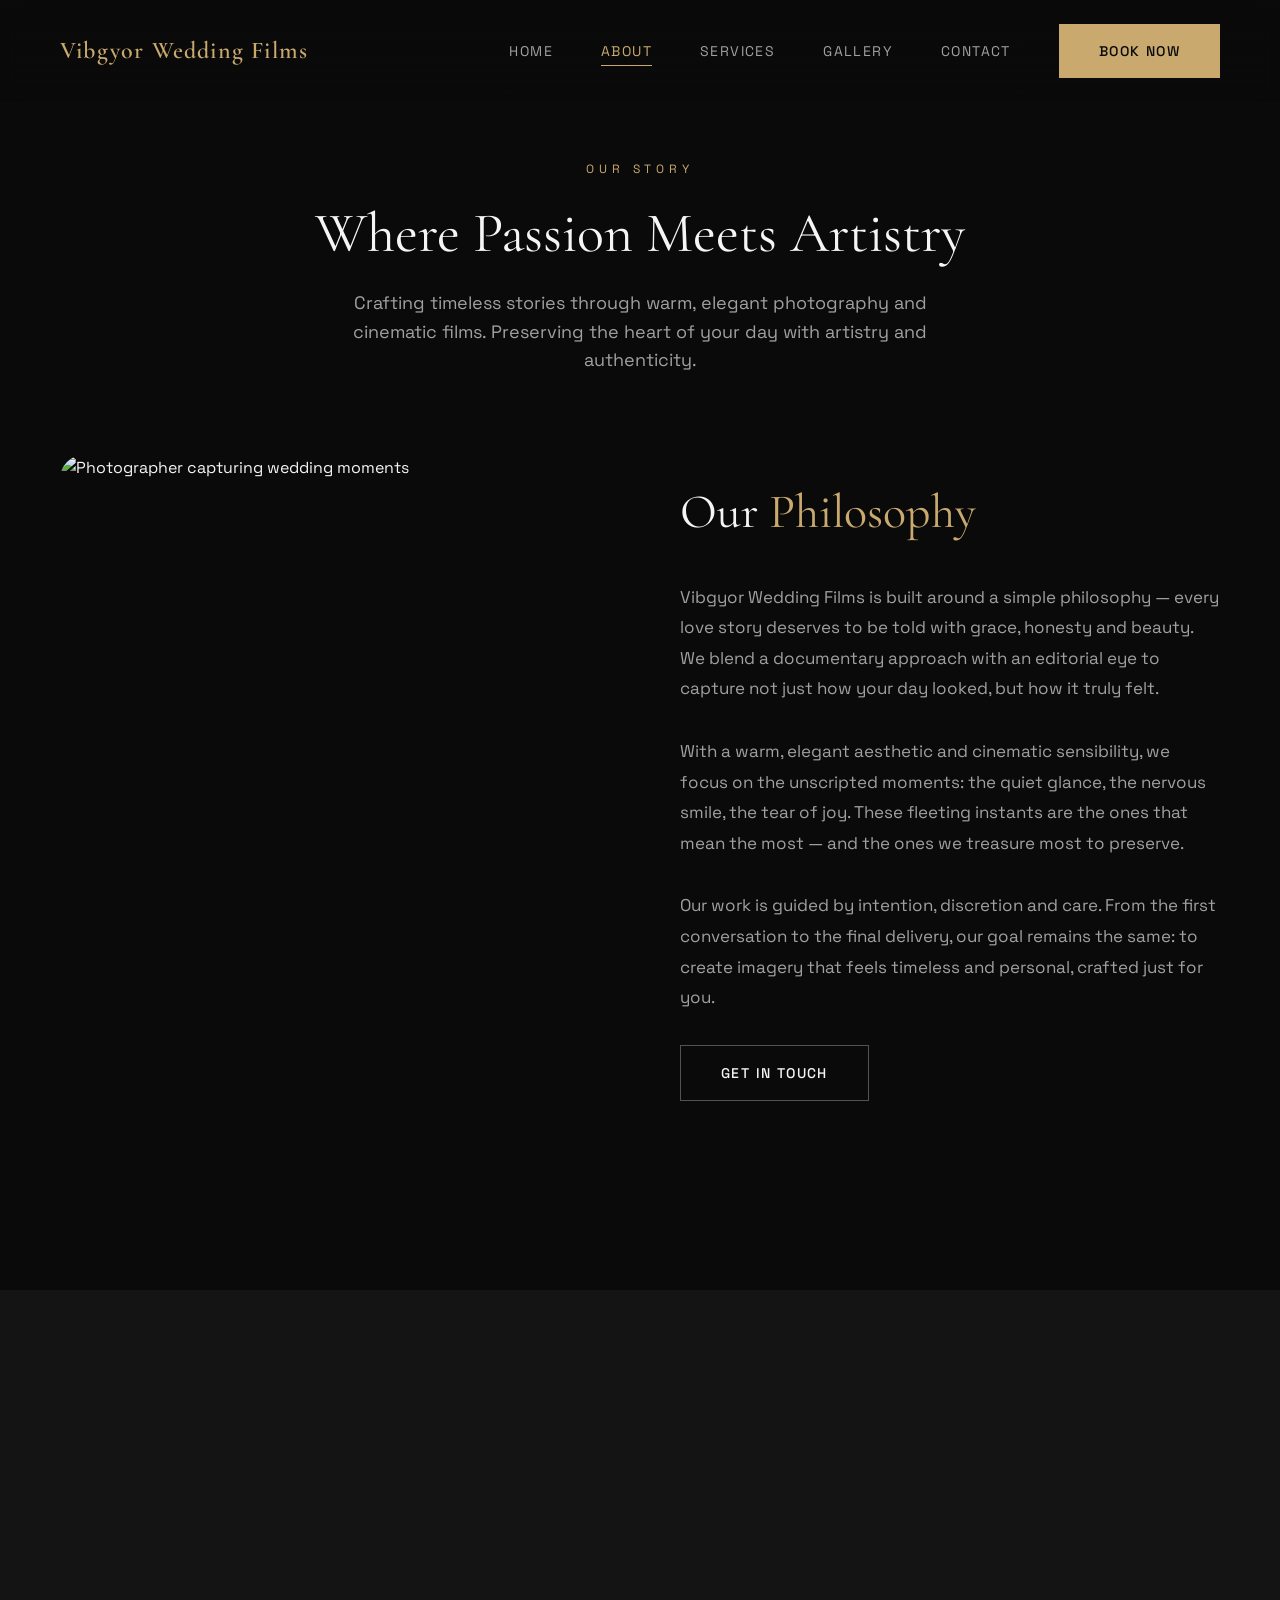
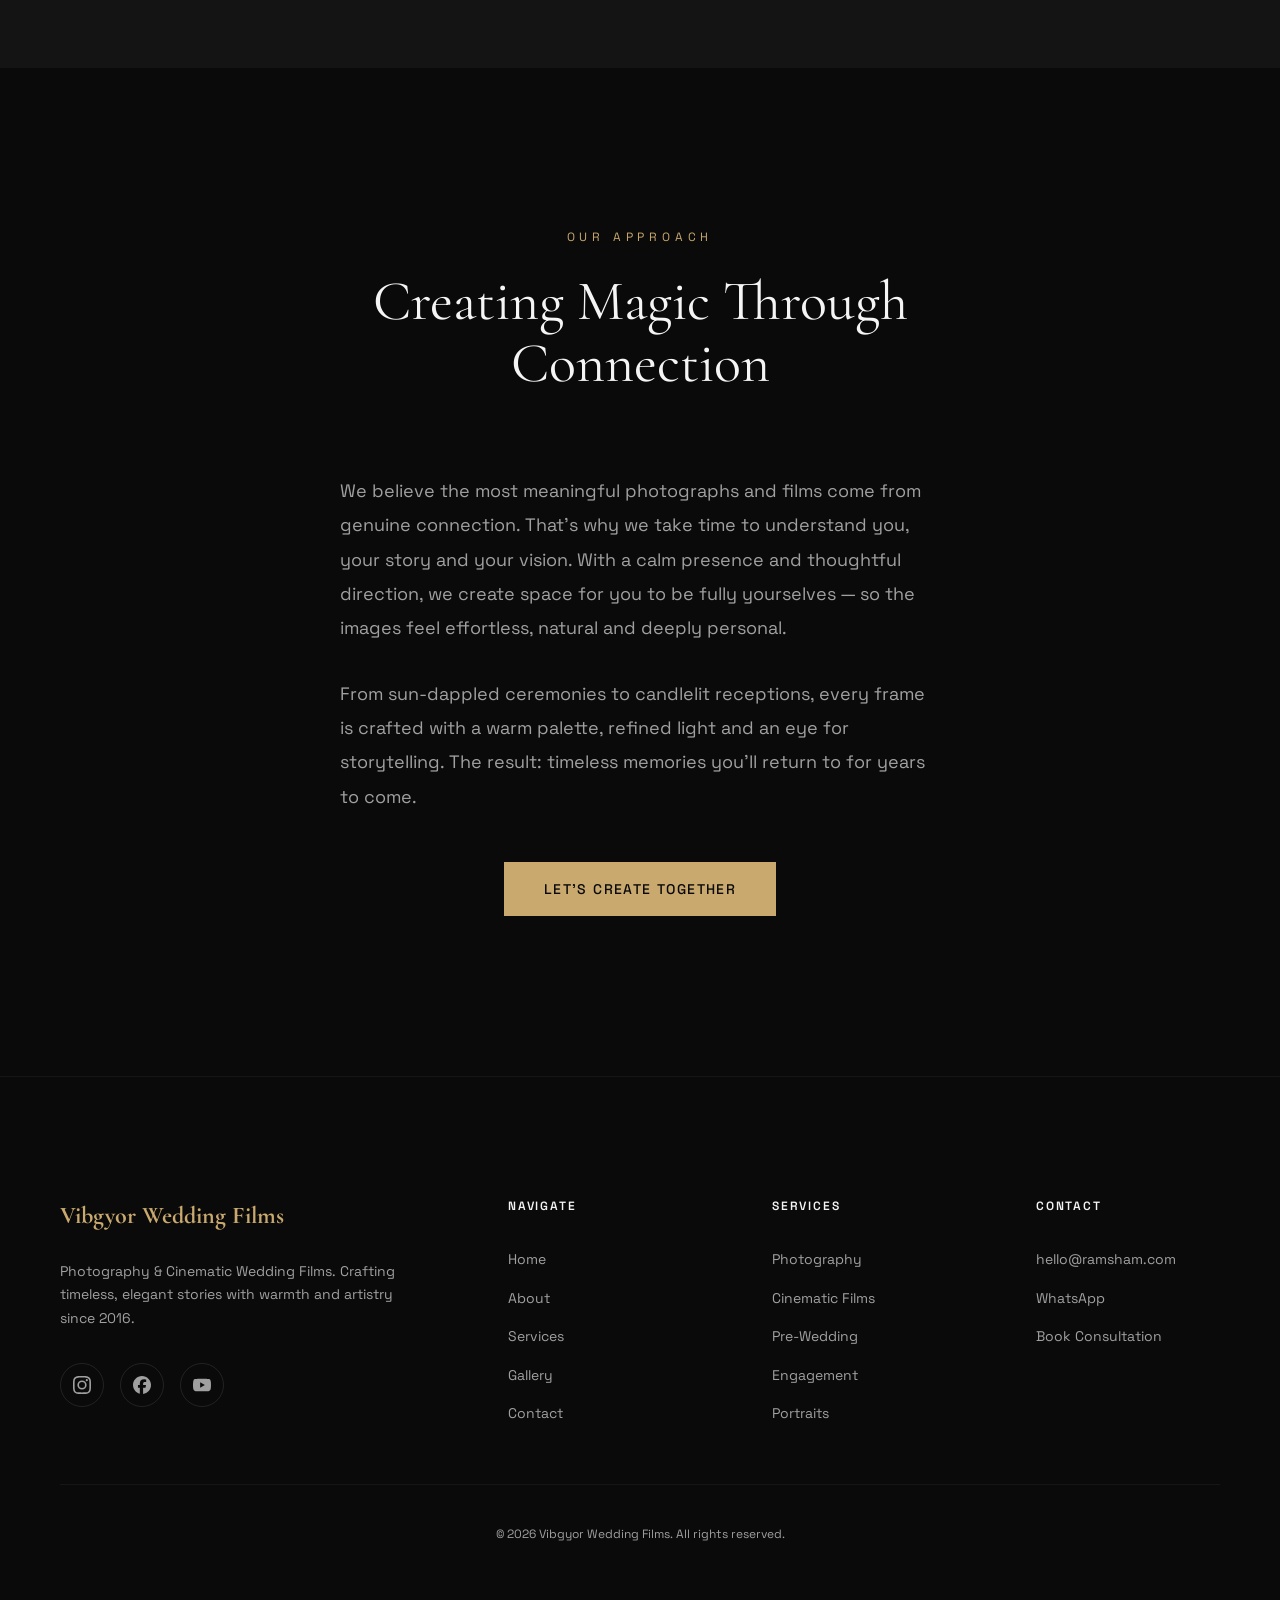
==== about.html @ c1c85af0 "Rebrand: RAM SHAM PRODUCTION → Vibgyor Wedding Films across all pages" ====
<!DOCTYPE html>
<html lang="en">
<head>
  <meta charset="UTF-8" />
  <meta name="viewport" content="width=device-width, initial-scale=1.0" />
  <title>About - Vibgyor Wedding Films</title>
  <meta name="description" content="About Vibgyor Wedding Films - Photography & Cinematic Wedding Films. Warm, elegant, timeless storytelling." />
  <meta name="theme-color" content="#1a1a1a" />
  <link rel="preconnect" href="https://fonts.googleapis.com" />
  <link rel="preconnect" href="https://fonts.gstatic.com" crossorigin />
  <link href="https://fonts.googleapis.com/css2?family=Cormorant+Garamond:ital,wght@0,300;0,400;0,500;0,600;0,700;1,300;1,400;1,500&family=Space+Grotesk:wght@300;400;500;600;700&display=swap" rel="stylesheet" />
  <style>
    /* Vibgyor Wedding Films - Modern 3D Artistic Website */
    :root {
      --font-display: 'Cormorant Garamond', Georgia, serif;
      --font-body: 'Space Grotesk', system-ui, sans-serif;
      --bg-dark: #0a0a0a;
      --bg-light: #141414;
      --text-primary: #f5f5f5;
      --text-secondary: #a0a0a0;
      --accent: #c9a96e;
      --accent-glow: rgba(201, 169, 110, 0.4);
      --gold-gradient: linear-gradient(135deg, #c9a96e 0%, #e8d4a8 50%, #c9a96e 100%);
    }

    * { margin: 0; padding: 0; box-sizing: border-box; }

    html { scroll-behavior: smooth; }

    body {
      font-family: var(--font-body);
      background: var(--bg-dark);
      color: var(--text-primary);
      line-height: 1.6;
      overflow-x: hidden;
      -webkit-font-smoothing: antialiased;
    }

    ::-webkit-scrollbar { width: 8px; }
    ::-webkit-scrollbar-track { background: var(--bg-dark); }
    ::-webkit-scrollbar-thumb { background: var(--accent); border-radius: 4px; }

    ::selection { background: var(--accent); color: var(--bg-dark); }

    #three-canvas {
      position: fixed;
      top: 0;
      left: 0;
      width: 100vw;
      height: 100vh;
      z-index: 0;
      pointer-events: none;
    }

    .container {
      position: relative;
      z-index: 1;
      max-width: 1400px;
      margin: 0 auto;
      padding: 40px 60px;
    }

    .nav {
      position: fixed;
      top: 0;
      left: 0;
      right: 0;
      z-index: 100;
      padding: 24px 60px;
      display: flex;
      justify-content: space-between;
      align-items: center;
      background: linear-gradient(180deg, rgba(10,10,10,0.9) 0%, transparent 100%);
      backdrop-filter: blur(10px);
      transition: all 0.4s ease;
    }

    .nav.scrolled {
      background: rgba(10, 10, 10, 0.95);
      backdrop-filter: blur(20px);
      border-bottom: 1px solid rgba(201, 169, 110, 0.1);
    }

    .logo {
      font-family: var(--font-display);
      font-size: 1.5rem;
      font-weight: 600;
      color: var(--accent);
      text-decoration: none;
      letter-spacing: 0.05em;
    }

    .nav-links {
      display: flex;
      gap: 48px;
      align-items: center;
    }

    .nav-link {
      font-size: 0.875rem;
      font-weight: 400;
      color: var(--text-secondary);
      text-decoration: none;
      letter-spacing: 0.1em;
      text-transform: uppercase;
      transition: color 0.3s ease;
      position: relative;
    }

    .nav-link::before {
      content: '';
      position: absolute;
      bottom: -4px;
      left: 0;
      width: 0;
      height: 1px;
      background: var(--accent);
      transition: width 0.3s ease;
    }

    .nav-link:hover, .nav-link.active {
      color: var(--accent);
    }

    .nav-link:hover::before, .nav-link.active::before {
      width: 100%;
    }

    .menu-btn {
      display: none;
      background: none;
      border: none;
      color: var(--text-primary);
      cursor: pointer;
    }

    .mouse-glow {
      position: fixed;
      width: 300px;
      height: 300px;
      border-radius: 50%;
      background: radial-gradient(circle, rgba(201, 169, 110, 0.15) 0%, transparent 70%);
      pointer-events: none;
      z-index: 0;
      transform: translate(-50%, -50%);
      transition: opacity 0.3s ease;
      opacity: 0;
    }

    .mobile-menu {
      position: fixed;
      top: 0;
      left: 0;
      right: 0;
      bottom: 0;
      background: rgba(10, 10, 10, 0.98);
      z-index: 99;
      display: flex;
      flex-direction: column;
      align-items: center;
      justify-content: center;
      gap: 40px;
      opacity: 0;
      visibility: hidden;
      transition: all 0.4s ease;
    }

    .mobile-menu.active {
      opacity: 1;
      visibility: visible;
    }

    .mobile-menu a {
      color: var(--text-primary);
      text-decoration: none;
      font-family: var(--font-display);
      font-size: 2rem;
      transition: color 0.3s ease;
    }

    .mobile-menu a:hover {
      color: var(--accent);
    }

    section {
      padding: 120px 0;
      position: relative;
    }

    .section-header {
      text-align: center;
      margin-bottom: 80px;
    }

    .section-label {
      font-size: 0.75rem;
      letter-spacing: 0.4em;
      text-transform: uppercase;
      color: var(--accent);
      margin-bottom: 24px;
      display: block;
    }

    .section-title {
      font-family: var(--font-display);
      font-size: clamp(2rem, 6vw, 3.5rem);
      font-weight: 400;
      line-height: 1.1;
      max-width: 800px;
      margin: 0 auto;
    }

    .section-subtitle {
      font-size: 1.125rem;
      color: var(--text-secondary);
      margin-top: 24px;
      max-width: 600px;
      margin-left: auto;
      margin-right: auto;
    }

    .about-grid {
      display: grid;
      grid-template-columns: 1fr 1fr;
      gap: 80px;
      align-items: center;
    }

    @media (max-width: 768px) {
      .about-grid {
        grid-template-columns: 1fr;
        gap: 48px;
      }
    }

    .about-image {
      position: relative;
      border-radius: 24px;
      overflow: hidden;
      aspect-ratio: 4/5;
    }

    .about-image img {
      width: 100%;
      height: 100%;
      object-fit: cover;
      border-radius: 24px;
    }

    .about-image::before {
      content: '';
      position: absolute;
      inset: -2px;
      border: 1px solid var(--accent);
      border-radius: 25px;
      z-index: -1;
      opacity: 0.3;
    }

    .about-content h2 {
      font-family: var(--font-display);
      font-size: clamp(2rem, 5vw, 3rem);
      font-weight: 400;
      line-height: 1.2;
      margin-bottom: 40px;
    }

    .about-content h2 span {
      color: var(--accent);
    }

    .about-content p {
      color: var(--text-secondary);
      font-size: 1.0625rem;
      line-height: 1.8;
      margin-bottom: 32px;
    }

    .btn {
      display: inline-flex;
      align-items: center;
      gap: 12px;
      padding: 16px 40px;
      font-size: 0.875rem;
      font-weight: 500;
      letter-spacing: 0.1em;
      text-transform: uppercase;
      text-decoration: none;
      transition: all 0.4s ease;
      cursor: pointer;
      border: none;
      position: relative;
      overflow: hidden;
    }

    .btn-primary {
      background: var(--accent);
      color: var(--bg-dark);
    }

    .btn-primary:hover {
      background: #d4b87a;
      transform: translateY(-3px);
      box-shadow: 0 20px 40px -10px var(--accent-glow);
    }

    .btn-outline {
      background: transparent;
      color: var(--text-primary);
      border: 1px solid rgba(255,255,255,0.3);
    }

    .btn-outline:hover {
      border-color: var(--accent);
      color: var(--accent);
      transform: translateY(-3px);
    }

    .stats {
      background: var(--bg-light);
      padding: 100px 0;
    }

    .stats-grid {
      display: grid;
      grid-template-columns: repeat(4, 1fr);
      gap: 60px;
      text-align: center;
    }

    @media (max-width: 768px) {
      .stats-grid {
        grid-template-columns: repeat(2, 1fr);
        gap: 40px;
      }
    }

    .stat-item {
      opacity: 0;
      transform: translateY(30px);
      transition: all 0.6s ease;
    }

    .stat-item.visible {
      opacity: 1;
      transform: translateY(0);
    }

    .stat-number {
      font-family: var(--font-display);
      font-size: 3.5rem;
      font-weight: 600;
      color: var(--accent);
      line-height: 1;
      margin-bottom: 16px;
      display: block;
      background: var(--gold-gradient);
      -webkit-background-clip: text;
      -webkit-text-fill-color: transparent;
      background-clip: text;
    }

    .stat-label {
      color: var(--text-secondary);
      font-size: 0.875rem;
      letter-spacing: 0.05em;
    }

    .footer {
      background: var(--bg-dark);
      padding: 80px 0 40px;
      border-top: 1px solid rgba(255,255,255,0.05);
    }

    .footer-grid {
      display: grid;
      grid-template-columns: 2fr 1fr 1fr 1fr;
      gap: 80px;
      margin-bottom: 60px;
    }

    @media (max-width: 768px) {
      .footer-grid {
        grid-template-columns: 1fr;
        gap: 48px;
      }
    }

    .footer-brand h3 {
      font-family: var(--font-display);
      font-size: 1.5rem;
      color: var(--accent);
      margin-bottom: 24px;
    }

    .footer-brand p {
      color: var(--text-secondary);
      font-size: 0.875rem;
      line-height: 1.7;
      margin-bottom: 32px;
    }

    .social-links {
      display: flex;
      gap: 16px;
    }

    .social-link {
      width: 44px;
      height: 44px;
      border: 1px solid rgba(255,255,255,0.1);
      border-radius: 50%;
      display: flex;
      align-items: center;
      justify-content: center;
      color: var(--text-secondary);
      text-decoration: none;
      transition: all 0.3s ease;
    }

    .social-link:hover {
      border-color: var(--accent);
      color: var(--accent);
      transform: translateY(-3px);
    }

    .footer-heading {
      color: var(--text-primary);
      font-size: 0.75rem;
      font-weight: 600;
      letter-spacing: 0.15em;
      text-transform: uppercase;
      margin-bottom: 32px;
      display: block;
    }

    .footer-links {
      display: flex;
      flex-direction: column;
      gap: 16px;
    }

    .footer-link {
      color: var(--text-secondary);
      text-decoration: none;
      font-size: 0.875rem;
      transition: color 0.3s ease;
    }

    .footer-link:hover {
      color: var(--accent);
    }

    .footer-bottom {
      border-top: 1px solid rgba(255,255,255,0.05);
      padding-top: 40px;
      text-align: center;
      color: var(--text-secondary);
      font-size: 0.75rem;
    }

    @media (max-width: 768px) {
      .nav-links { display: none; }
      .menu-btn { display: block; }
      .container { padding: 20px; }
      .nav { padding: 16px 20px; }
    }

    .lightbox {
      position: fixed;
      inset: 0;
      background: rgba(0,0,0,0.98);
      z-index: 1000;
      display: flex;
      align-items: center;
      justify-content: center;
      opacity: 0;
      visibility: hidden;
      transition: all 0.4s ease;
    }

    .lightbox.active {
      opacity: 1;
      visibility: visible;
    }

    .lightbox-img {
      max-width: 90vw;
      max-height: 80vh;
      object-fit: contain;
      border-radius: 12px;
      transform: scale(0.9);
      transition: transform 0.4s ease;
    }

    .lightbox.active .lightbox-img {
      transform: scale(1);
    }

    .lightbox-close {
      position: absolute;
      top: 32px;
      right: 32px;
      width: 48px;
      height: 48px;
      border-radius: 50%;
      background: rgba(255,255,255,0.1);
      border: none;
      color: white;
      cursor: pointer;
      display: flex;
      align-items: center;
      justify-content: center;
      transition: background 0.3s ease;
    }

    .lightbox-close:hover {
      background: var(--accent);
      color: var(--bg-dark);
    }
  </style>
</head>
<body>
  <canvas id="three-canvas"></canvas>
  <div class="mouse-glow" id="mouseGlow"></div>

  <div class="mobile-menu" id="mobileMenu">
    <a href="index.html" class="mobile-link">Home</a>
    <a href="about.html" class="mobile-link">About</a>
    <a href="services.html" class="mobile-link">Services</a>
    <a href="gallery.html" class="mobile-link">Gallery</a>
    <a href="contact.html" class="mobile-link">Contact</a>
  </div>

  <nav class="nav" id="nav">
    <a href="index.html" class="logo">Vibgyor Wedding Films</a>
    <div class="nav-links">
      <a href="index.html" class="nav-link">Home</a>
      <a href="about.html" class="nav-link active">About</a>
      <a href="services.html" class="nav-link">Services</a>
      <a href="gallery.html" class="nav-link">Gallery</a>
      <a href="contact.html" class="nav-link">Contact</a>
      <a href="contact.html" class="btn btn-primary">Book Now</a>
    </div>
    <button class="menu-btn" id="menuBtn" aria-label="Toggle Menu">
      <svg width="24" height="24" fill="none" stroke="currentColor" viewBox="0 0 24 24">
        <path stroke-linecap="round" stroke-linejoin="round" stroke-width="2" d="M4 6h16M4 12h16M4 18h16"></path>
      </svg>
    </button>
  </nav>

  <section>
    <div class="container">
      <div class="section-header">
        <span class="section-label">Our Story</span>
        <h2 class="section-title">Where Passion Meets Artistry</h2>
        <p class="section-subtitle">Crafting timeless stories through warm, elegant photography and cinematic films. Preserving the heart of your day with artistry and authenticity.</p>
      </div>
      <div class="about-grid">
        <div class="about-image">
          <img src="https://images.unsplash.com/photo-1554048612-b6a482bc67e5?w=800&q=80" alt="Photographer capturing wedding moments" loading="lazy" />
        </div>
        <div class="about-content">
          <h2>Our <span>Philosophy</span></h2>
          <p>Vibgyor Wedding Films is built around a simple philosophy — every love story deserves to be told with grace, honesty and beauty. We blend a documentary approach with an editorial eye to capture not just how your day looked, but how it truly felt.</p>
          <p>With a warm, elegant aesthetic and cinematic sensibility, we focus on the unscripted moments: the quiet glance, the nervous smile, the tear of joy. These fleeting instants are the ones that mean the most — and the ones we treasure most to preserve.</p>
          <p>Our work is guided by intention, discretion and care. From the first conversation to the final delivery, our goal remains the same: to create imagery that feels timeless and personal, crafted just for you.</p>
          <a href="contact.html" class="btn btn-outline">Get In Touch</a>
        </div>
      </div>
    </div>
  </section>

  <section class="stats">
    <div class="container">
      <div class="stats-grid">
        <div class="stat-item">
          <span class="stat-number" data-target="500">0</span>
          <span class="stat-label">Love Stories Captured</span>
        </div>
        <div class="stat-item">
          <span class="stat-number" data-target="10">0</span>
          <span class="stat-label">Years of Experience</span>
        </div>
        <div class="stat-item">
          <span class="stat-number" data-target="100">0</span>
          <span class="stat-label">% Cinematic Approach</span>
        </div>
        <div class="stat-item">
          <span class="stat-number" data-target="24">0</span>
          <span class="stat-label">Awards & Recognition</span>
        </div>
      </div>
    </div>
  </section>

  <section>
    <div class="container">
      <div class="section-header">
        <span class="section-label">Our Approach</span>
        <h2 class="section-title">Creating Magic Through Connection</h2>
      </div>
      <div style="max-width: 800px; margin: 0 auto; text-align: center">
        <p class="section-subtitle" style="text-align: left; line-height: 1.9">
          We believe the most meaningful photographs and films come from genuine connection. That's why we take time to understand you, your story and your vision. With a calm presence and thoughtful direction, we create space for you to be fully yourselves — so the images feel effortless, natural and deeply personal.
        </p>
        <p class="section-subtitle" style="text-align: left; line-height: 1.9; margin-top: 32px">
          From sun-dappled ceremonies to candlelit receptions, every frame is crafted with a warm palette, refined light and an eye for storytelling. The result: timeless memories you'll return to for years to come.
        </p>
        <a href="contact.html" class="btn btn-primary" style="margin-top: 48px">Let's Create Together</a>
      </div>
    </div>
  </section>

  <footer class="footer">
    <div class="container">
      <div class="footer-grid">
        <div class="footer-brand">
          <h3>Vibgyor Wedding Films</h3>
          <p>Photography & Cinematic Wedding Films. Crafting timeless, elegant stories with warmth and artistry since 2016.</p>
          <div class="social-links">
            <a href="https://instagram.com/" target="_blank" rel="noopener" class="social-link" aria-label="Instagram">
              <svg width="18" height="18" fill="currentColor" viewBox="0 0 24 24">
                <path d="M12 2.163c3.204 0 3.584.012 4.85.07 3.252.148 4.771 1.691 4.919 4.919.058 1.265.069 1.645.069 4.849 0 3.205-.012 3.584-.069 4.849-.149 3.225-1.664 4.771-4.919 4.919-1.266.058-1.644.07-4.85.07-3.204 0-3.584-.012-4.849-.07-3.26-.149-4.771-1.699-4.919-4.92-.058-1.265-.07-1.644-.07-4.849 0-3.204.013-3.583.07-4.849.149-3.227 1.664-4.771 4.919-4.919 1.266-.057 1.645-.069 4.849-.069m0-2.163C8.741 0 8.333.014 7.053.072 2.695.272.273 2.69.073 7.052.014 8.333 0 8.741 0 12c0 3.259.014 3.668.072 4.948.2 4.358 2.618 6.78 6.98 6.98C8.333 23.986 8.741 24 12 24c3.259 0 3.668-.014 4.948-.072 4.354-.2 6.782-2.618 6.979-6.98.059-1.28.073-1.689.073-4.948 0-3.259-.014-3.667-.072-4.947-.196-4.354-2.617-6.78-6.979-6.98C15.668.014 15.259 0 12 0m0 5.838a6.162 6.162 0 100 12.324 6.162 6.162 0 000-12.324M12 16a4 4 0 110-8 4 4 0 010 8m6.406-11.845a1.44 1.44 0 100 2.881 1.44 1.44 0 000-2.881" />
              </svg>
            </a>
            <a href="https://facebook.com/" target="_blank" rel="noopener" class="social-link" aria-label="Facebook">
              <svg width="18" height="18" fill="currentColor" viewBox="0 0 24 24">
                <path d="M9.101 23.691v-7.98H6.627v-3.667h2.474v-1.58c0-4.085 1.848-5.978 5.858-5.978.401 0 .955.042 1.468.103a8.68 8.68 0 011.141.195v3.325a8.623 8.623 0 00-.653-.036 26.805 26.805 0 00-.733-.009c-.707 0-1.259.096-1.675.309a1.686 1.686 0 00-.679.622c-.258.42-.374.995-.374 1.752v1.297h3.919l-.386 2.103-.287 1.564h-3.246v8.245C19.396 23.238 24 18.179 24 12.044c0-6.627-5.373-12-12-12s-12 5.373-12 12c0 5.628 3.874 10.35 9.101 11.647z" />
              </svg>
            </a>
            <a href="https://youtube.com/" target="_blank" rel="noopener" class="social-link" aria-label="YouTube">
              <svg width="18" height="18" fill="currentColor" viewBox="0 0 24 24">
                <path d="M23.498 6.186a3.016 3.016 0 00-2.122-2.136C19.505 3.545 12 3.545 12 3.545s-7.505 0-9.377.505A3.017 3.017 0 00.502 6.186C0 8.07 0 12 0 12s0 3.93.502 5.814a3.016 3.016 0 002.122 2.136c1.871.505 9.376.505 9.376.505s7.505 0 9.377-.505a3.015 3.015 0 002.122-2.136C24 15.93 24 12 24 12s0-3.93-.502-5.814zM9.545 15.568V8.432L15.818 12l-6.273 3.568z" />
              </svg>
            </a>
          </div>
        </div>
        <div>
          <span class="footer-heading">Navigate</span>
          <div class="footer-links">
            <a href="index.html" class="footer-link">Home</a>
            <a href="about.html" class="footer-link">About</a>
            <a href="services.html" class="footer-link">Services</a>
            <a href="gallery.html" class="footer-link">Gallery</a>
            <a href="contact.html" class="footer-link">Contact</a>
          </div>
        </div>
        <div>
          <span class="footer-heading">Services</span>
          <div class="footer-links">
            <a href="services.html" class="footer-link">Photography</a>
            <a href="services.html" class="footer-link">Cinematic Films</a>
            <a href="services.html" class="footer-link">Pre-Wedding</a>
            <a href="services.html" class="footer-link">Engagement</a>
            <a href="services.html" class="footer-link">Portraits</a>
          </div>
        </div>
        <div>
          <span class="footer-heading">Contact</span>
          <div class="footer-links">
            <a href="mailto:hello@ramsham.com" class="footer-link">hello@ramsham.com</a>
            <a href="https://wa.me/" target="_blank" rel="noopener" class="footer-link">WhatsApp</a>
            <a href="#" class="footer-link">Book Consultation</a>
          </div>
        </div>
      </div>
      <div class="footer-bottom">
        <p>&copy; 2026 Vibgyor Wedding Films. All rights reserved.</p>
      </div>
    </div>
  </footer>

  <script src="https://cdnjs.cloudflare.com/ajax/libs/three.js/r128/three.min.js"></script>
  <script>
    const canvas = document.getElementById('three-canvas');
    const scene = new THREE.Scene();
    const camera = new THREE.PerspectiveCamera(75, window.innerWidth / window.innerHeight, 0.1, 1000);
    const renderer = new THREE.WebGLRenderer({ canvas, alpha: true, antialias: true });
    renderer.setSize(window.innerWidth, window.innerHeight);
    renderer.setPixelRatio(Math.min(window.devicePixelRatio, 2));

    const particleCount = 500;
    const particlesGeometry = new THREE.BufferGeometry();
    const positions = new Float32Array(particleCount * 3);
    const colors = new Float32Array(particleCount * 3);
    for (let i = 0; i < particleCount; i++) {
      positions[i * 3] = (Math.random() - 0.5) * 20;
      positions[i * 3 + 1] = (Math.random() - 0.5) * 20;
      positions[i * 3 + 2] = (Math.random() - 0.5) * 20;
      const color = new THREE.Color().setHSL(0.1, 0.4, Math.random() * 0.3 + 0.2);
      colors[i * 3] = color.r; colors[i * 3 + 1] = color.g; colors[i * 3 + 2] = color.b;
    }
    particlesGeometry.setAttribute('position', new THREE.BufferAttribute(positions, 3));
    particlesGeometry.setAttribute('color', new THREE.BufferAttribute(colors, 3));
    const particlesMaterial = new THREE.PointsMaterial({ size: 0.03, transparent: true, opacity: 0.6, vertexColors: true, blending: THREE.AdditiveBlending });
    const particlesMesh = new THREE.Points(particlesGeometry, particlesMaterial);
    scene.add(particlesMesh);

    const orbCount = 8;
    const orbs = [];
    for (let i = 0; i < orbCount; i++) {
      const orbGeometry = new THREE.SphereGeometry(0.3 + Math.random() * 0.5, 32, 32);
      const orbMaterial = new THREE.MeshBasicMaterial({ color: new THREE.Color().setHSL(0.1, 0.5, 0.3 + Math.random() * 0.2), transparent: true, opacity: 0.15, wireframe: true });
      const orb = new THREE.Mesh(orbGeometry, orbMaterial);
      orb.position.set((Math.random() - 0.5) * 12, (Math.random() - 0.5) * 8, -5 - Math.random() * 5);
      orb.userData = { speed: 0.2 + Math.random() * 0.3, angle: Math.random() * Math.PI * 2 };
      scene.add(orb);
      orbs.push(orb);
    }
    camera.position.z = 7;
    let mouseX = 0, mouseY = 0, targetX = 0, targetY = 0;
    document.addEventListener('mousemove', (e) => { mouseX = (e.clientX / window.innerWidth) * 2 - 1; mouseY = -(e.clientY / window.innerHeight) * 2 + 1; });
    window.addEventListener('resize', () => { camera.aspect = window.innerWidth / window.innerHeight; camera.updateProjectionMatrix(); renderer.setSize(window.innerWidth, window.innerHeight); });

    function animate() {
      requestAnimationFrame(animate);
      targetX += (mouseX - targetX) * 0.02;
      targetY += (mouseY - targetY) * 0.02;
      particlesMesh.rotation.x += 0.0003;
      particlesMesh.rotation.y += 0.0005;
      orbs.forEach((orb) => {
        orb.position.y += Math.sin(Date.now() * 0.001 * orb.userData.speed + orb.userData.angle) * 0.003;
        orb.position.x += Math.cos(Date.now() * 0.001 * orb.userData.speed * 0.5 + orb.userData.angle) * 0.002;
        orb.rotation.x += 0.002; orb.rotation.y += 0.003;
      });
      camera.position.x += (targetX * 0.5 - camera.position.x) * 0.02;
      camera.position.y += (targetY * 0.3 - camera.position.y) * 0.02;
      camera.lookAt(scene.position);
      renderer.render(scene, camera);
    }
    animate();

    document.addEventListener('DOMContentLoaded', () => {
      const prefersReducedMotion = window.matchMedia('(prefers-reduced-motion: reduce)').matches;
      const nav = document.getElementById('nav');
      const menuBtn = document.getElementById('menuBtn');
      const mobileMenu = document.getElementById('mobileMenu');
      const mouseGlow = document.getElementById('mouseGlow');
      const statNumbers = document.querySelectorAll('.stat-number');
      const statItems = document.querySelectorAll('.stat-item');

      window.addEventListener('scroll', () => { if (window.scrollY > 50) nav.classList.add('scrolled'); else nav.classList.remove('scrolled'); });
      menuBtn.addEventListener('click', () => mobileMenu.classList.toggle('active'));
      document.querySelectorAll('.mobile-link').forEach(link => link.addEventListener('click', () => mobileMenu.classList.remove('active')));
      document.addEventListener('mousemove', (e) => { if (!prefersReducedMotion) { mouseGlow.style.left = e.clientX + 'px'; mouseGlow.style.top = e.clientY + 'px'; mouseGlow.style.opacity = '1'; } });
      document.addEventListener('mouseleave', () => mouseGlow.style.opacity = '0');

      const statsObserver = new IntersectionObserver((entries) => {
        entries.forEach(entry => {
          if (entry.isIntersecting) {
            const target = parseInt(entry.target.dataset.target);
            animateValue(entry.target, 0, target, 2000);
            statsObserver.unobserve(entry.target);
          }
        });
      }, { threshold: 0.5 });
      statNumbers.forEach(num => statsObserver.observe(num));

      function animateValue(obj, start, end, duration) {
        if (prefersReducedMotion) { obj.textContent = end + '+'; return; }
        let startTimestamp = null;
        const step = (timestamp) => {
          if (!startTimestamp) startTimestamp = timestamp;
          const progress = Math.min((timestamp - startTimestamp) / duration, 1);
          const eased = 1 - Math.pow(1 - progress, 3);
          obj.textContent = Math.floor(eased * (end - start) + start);
          if (progress < 1) window.requestAnimationFrame(step);
          else obj.textContent = end + '+';
        };
        window.requestAnimationFrame(step);
      }

      const statObserver = new IntersectionObserver((entries) => {
        entries.forEach(entry => { if (entry.isIntersecting) { entry.target.classList.add('visible'); statObserver.unobserve(entry.target); } });
      }, { threshold: 0.3 });
      statItems.forEach(item => statObserver.observe(item));
    });
  </script>
</body>
</html>
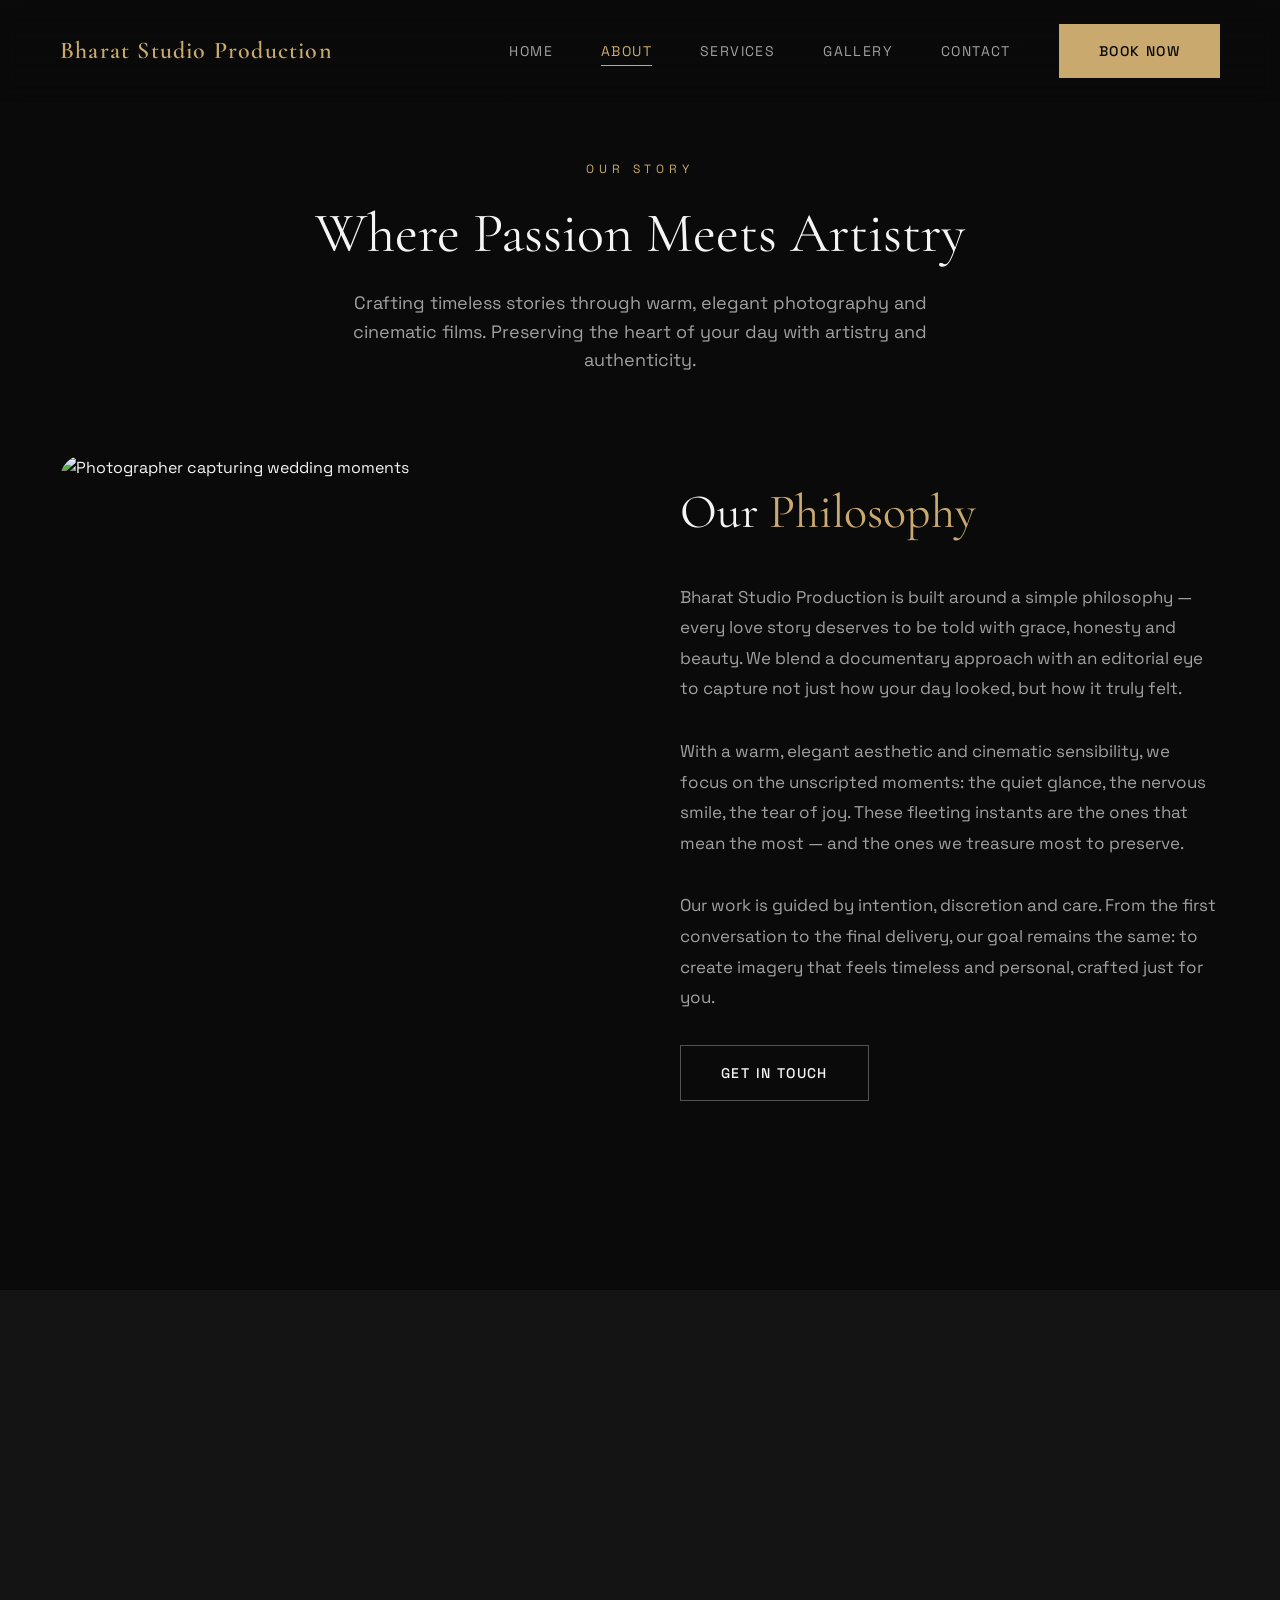
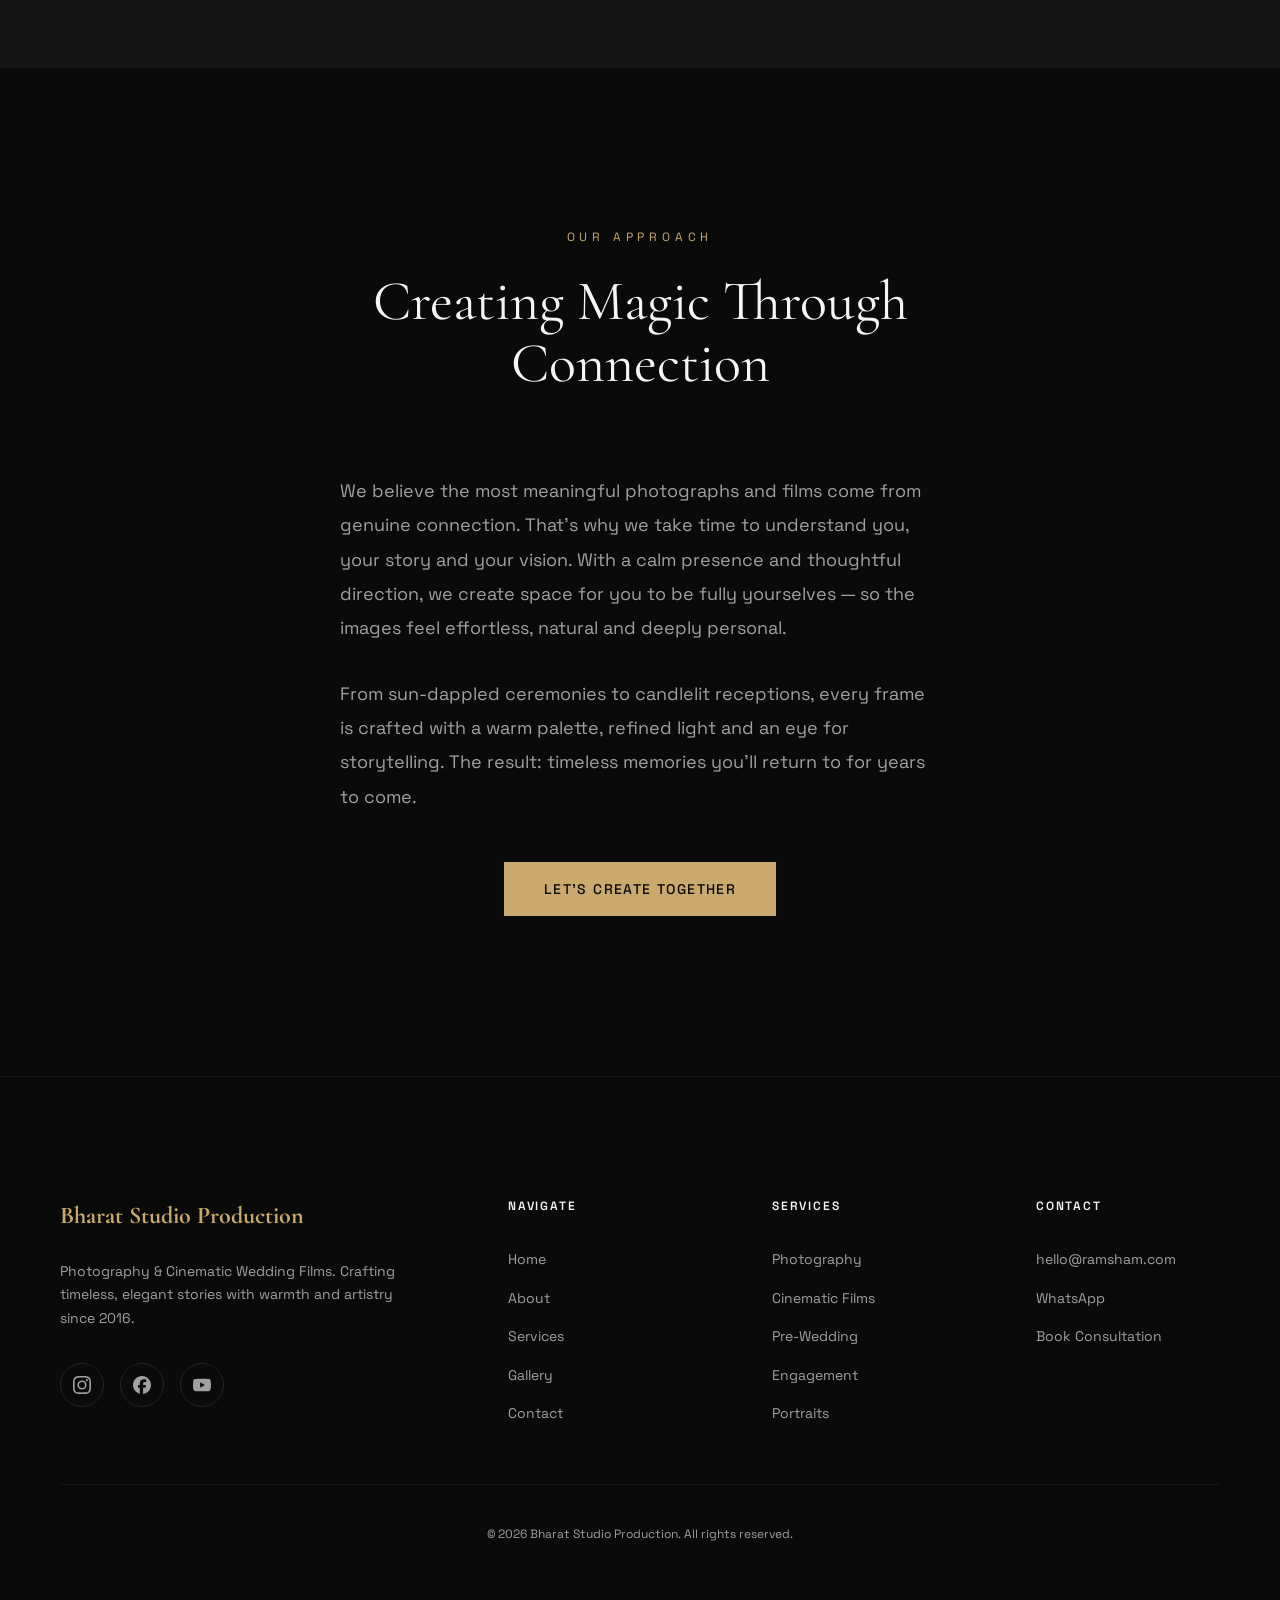
==== commit 8a49cc2d: "Rebrand: Vibgyor Wedding Films → Bharat Studio Production across all pages" ====
--- a/about.html
+++ b/about.html
@@ -3,14 +3,14 @@
 <head>
   <meta charset="UTF-8" />
   <meta name="viewport" content="width=device-width, initial-scale=1.0" />
-  <title>About - Vibgyor Wedding Films</title>
-  <meta name="description" content="About Vibgyor Wedding Films - Photography & Cinematic Wedding Films. Warm, elegant, timeless storytelling." />
+  <title>About - Bharat Studio Production</title>
+  <meta name="description" content="About Bharat Studio Production - Photography & Cinematic Wedding Films. Warm, elegant, timeless storytelling." />
   <meta name="theme-color" content="#1a1a1a" />
   <link rel="preconnect" href="https://fonts.googleapis.com" />
   <link rel="preconnect" href="https://fonts.gstatic.com" crossorigin />
   <link href="https://fonts.googleapis.com/css2?family=Cormorant+Garamond:ital,wght@0,300;0,400;0,500;0,600;0,700;1,300;1,400;1,500&family=Space+Grotesk:wght@300;400;500;600;700&display=swap" rel="stylesheet" />
   <style>
-    /* Vibgyor Wedding Films - Modern 3D Artistic Website */
+    /* Bharat Studio Production - Modern 3D Artistic Website */
     :root {
       --font-display: 'Cormorant Garamond', Georgia, serif;
       --font-body: 'Space Grotesk', system-ui, sans-serif;
@@ -533,7 +533,7 @@
   </div>
 
   <nav class="nav" id="nav">
-    <a href="index.html" class="logo">Vibgyor Wedding Films</a>
+    <a href="index.html" class="logo">Bharat Studio Production</a>
     <div class="nav-links">
       <a href="index.html" class="nav-link">Home</a>
       <a href="about.html" class="nav-link active">About</a>
@@ -562,7 +562,7 @@
         </div>
         <div class="about-content">
           <h2>Our <span>Philosophy</span></h2>
-          <p>Vibgyor Wedding Films is built around a simple philosophy — every love story deserves to be told with grace, honesty and beauty. We blend a documentary approach with an editorial eye to capture not just how your day looked, but how it truly felt.</p>
+          <p>Bharat Studio Production is built around a simple philosophy — every love story deserves to be told with grace, honesty and beauty. We blend a documentary approach with an editorial eye to capture not just how your day looked, but how it truly felt.</p>
           <p>With a warm, elegant aesthetic and cinematic sensibility, we focus on the unscripted moments: the quiet glance, the nervous smile, the tear of joy. These fleeting instants are the ones that mean the most — and the ones we treasure most to preserve.</p>
           <p>Our work is guided by intention, discretion and care. From the first conversation to the final delivery, our goal remains the same: to create imagery that feels timeless and personal, crafted just for you.</p>
           <a href="contact.html" class="btn btn-outline">Get In Touch</a>
@@ -616,7 +616,7 @@
     <div class="container">
       <div class="footer-grid">
         <div class="footer-brand">
-          <h3>Vibgyor Wedding Films</h3>
+          <h3>Bharat Studio Production</h3>
           <p>Photography & Cinematic Wedding Films. Crafting timeless, elegant stories with warmth and artistry since 2016.</p>
           <div class="social-links">
             <a href="https://instagram.com/" target="_blank" rel="noopener" class="social-link" aria-label="Instagram">
@@ -666,7 +666,7 @@
         </div>
       </div>
       <div class="footer-bottom">
-        <p>&copy; 2026 Vibgyor Wedding Films. All rights reserved.</p>
+        <p>&copy; 2026 Bharat Studio Production. All rights reserved.</p>
       </div>
     </div>
   </footer>
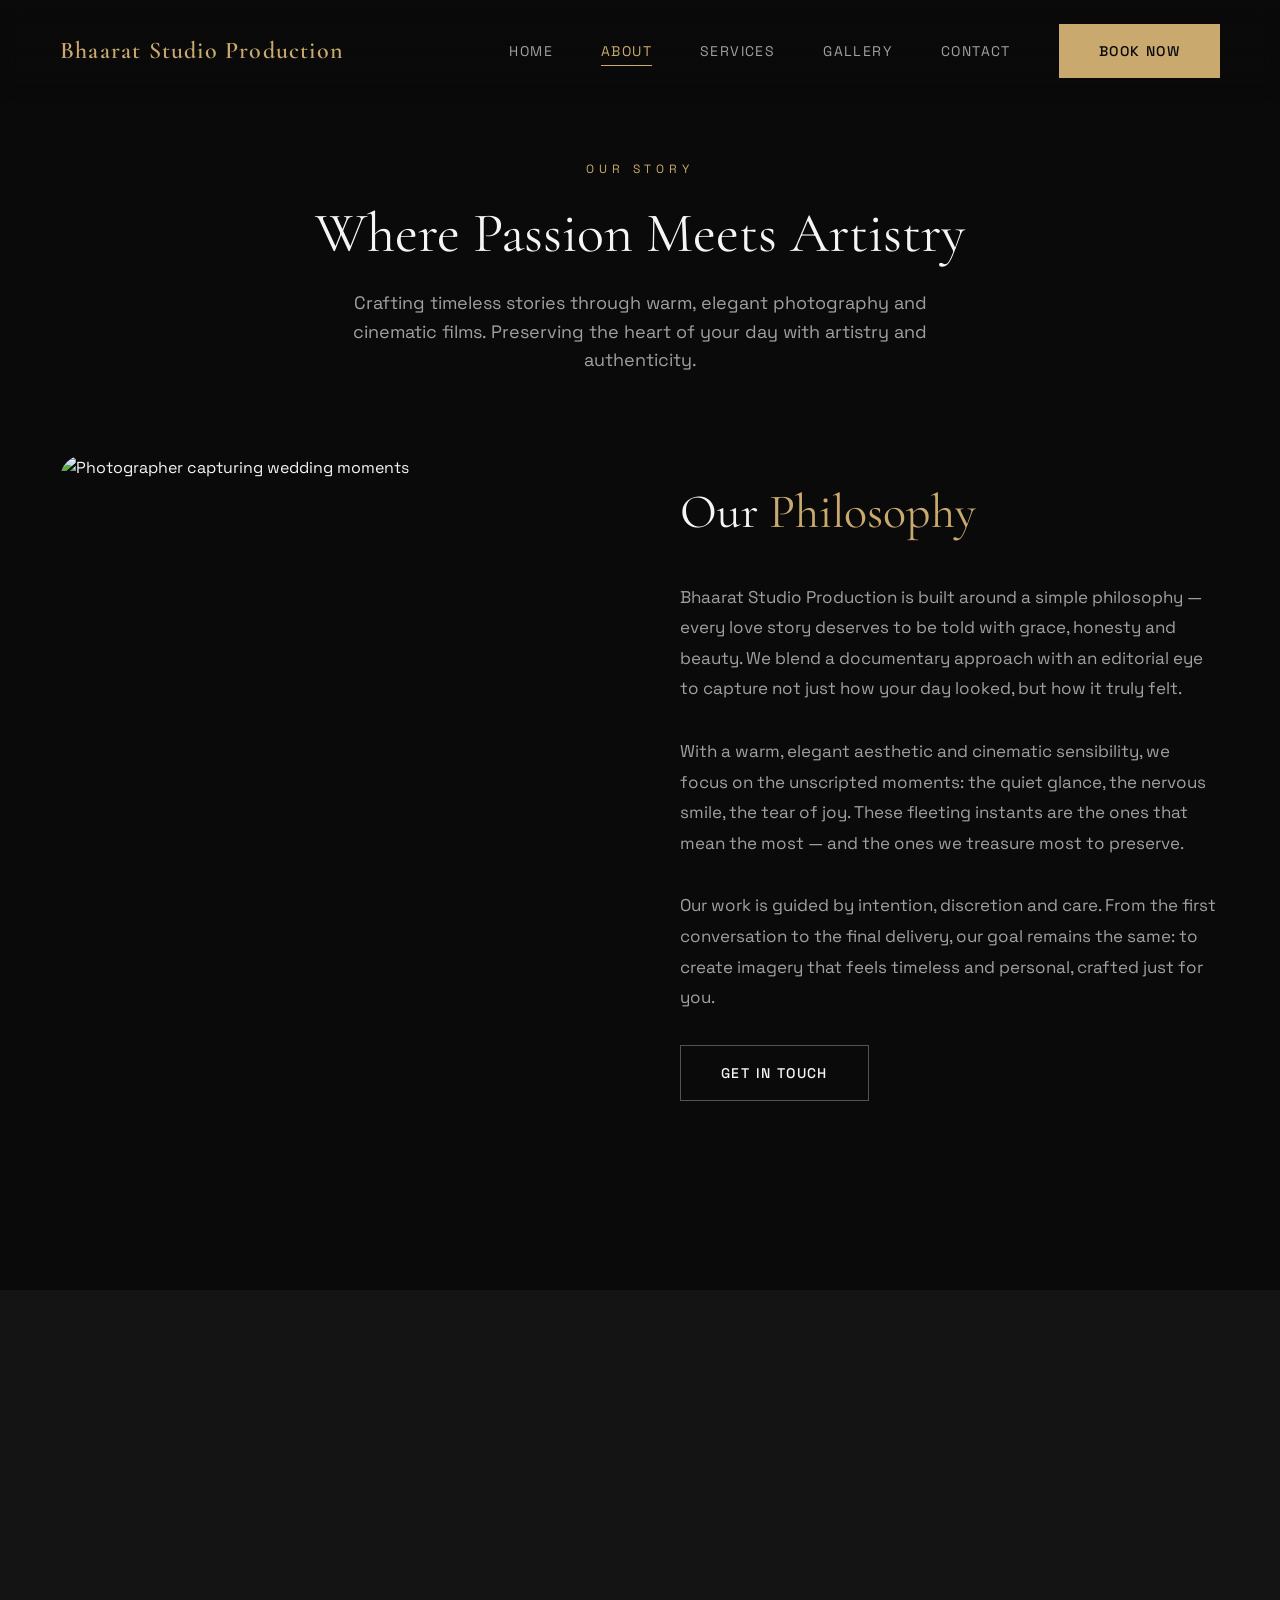
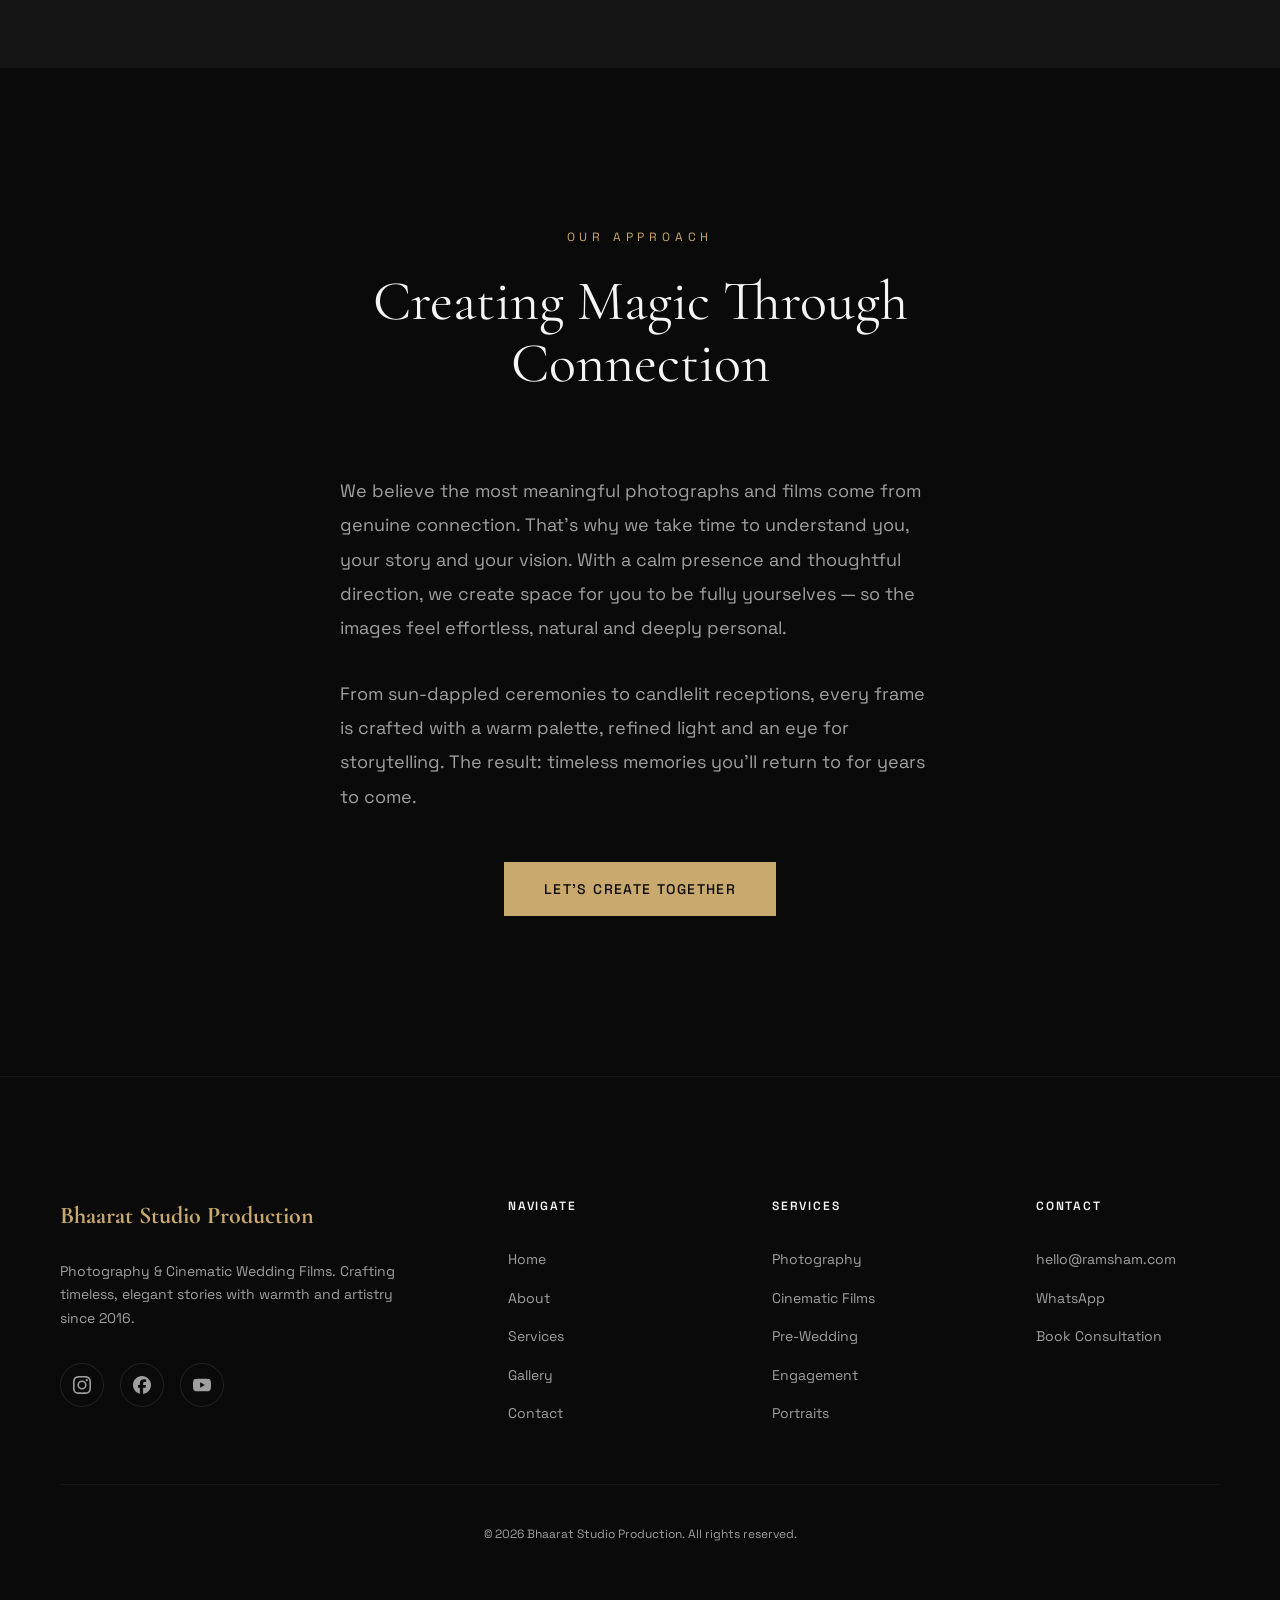
==== commit bd61d9e8: "Rebrand: Bharat Studio Production → Bhaarat Studio Production (double 'a')" ====
--- a/about.html
+++ b/about.html
@@ -3,14 +3,14 @@
 <head>
   <meta charset="UTF-8" />
   <meta name="viewport" content="width=device-width, initial-scale=1.0" />
-  <title>About - Bharat Studio Production</title>
-  <meta name="description" content="About Bharat Studio Production - Photography & Cinematic Wedding Films. Warm, elegant, timeless storytelling." />
+  <title>About - Bhaarat Studio Production</title>
+  <meta name="description" content="About Bhaarat Studio Production - Photography & Cinematic Wedding Films. Warm, elegant, timeless storytelling." />
   <meta name="theme-color" content="#1a1a1a" />
   <link rel="preconnect" href="https://fonts.googleapis.com" />
   <link rel="preconnect" href="https://fonts.gstatic.com" crossorigin />
   <link href="https://fonts.googleapis.com/css2?family=Cormorant+Garamond:ital,wght@0,300;0,400;0,500;0,600;0,700;1,300;1,400;1,500&family=Space+Grotesk:wght@300;400;500;600;700&display=swap" rel="stylesheet" />
   <style>
-    /* Bharat Studio Production - Modern 3D Artistic Website */
+    /* Bhaarat Studio Production - Modern 3D Artistic Website */
     :root {
       --font-display: 'Cormorant Garamond', Georgia, serif;
       --font-body: 'Space Grotesk', system-ui, sans-serif;
@@ -533,7 +533,7 @@
   </div>
 
   <nav class="nav" id="nav">
-    <a href="index.html" class="logo">Bharat Studio Production</a>
+    <a href="index.html" class="logo">Bhaarat Studio Production</a>
     <div class="nav-links">
       <a href="index.html" class="nav-link">Home</a>
       <a href="about.html" class="nav-link active">About</a>
@@ -562,7 +562,7 @@
         </div>
         <div class="about-content">
           <h2>Our <span>Philosophy</span></h2>
-          <p>Bharat Studio Production is built around a simple philosophy — every love story deserves to be told with grace, honesty and beauty. We blend a documentary approach with an editorial eye to capture not just how your day looked, but how it truly felt.</p>
+          <p>Bhaarat Studio Production is built around a simple philosophy — every love story deserves to be told with grace, honesty and beauty. We blend a documentary approach with an editorial eye to capture not just how your day looked, but how it truly felt.</p>
           <p>With a warm, elegant aesthetic and cinematic sensibility, we focus on the unscripted moments: the quiet glance, the nervous smile, the tear of joy. These fleeting instants are the ones that mean the most — and the ones we treasure most to preserve.</p>
           <p>Our work is guided by intention, discretion and care. From the first conversation to the final delivery, our goal remains the same: to create imagery that feels timeless and personal, crafted just for you.</p>
           <a href="contact.html" class="btn btn-outline">Get In Touch</a>
@@ -616,7 +616,7 @@
     <div class="container">
       <div class="footer-grid">
         <div class="footer-brand">
-          <h3>Bharat Studio Production</h3>
+          <h3>Bhaarat Studio Production</h3>
           <p>Photography & Cinematic Wedding Films. Crafting timeless, elegant stories with warmth and artistry since 2016.</p>
           <div class="social-links">
             <a href="https://instagram.com/" target="_blank" rel="noopener" class="social-link" aria-label="Instagram">
@@ -666,7 +666,7 @@
         </div>
       </div>
       <div class="footer-bottom">
-        <p>&copy; 2026 Bharat Studio Production. All rights reserved.</p>
+        <p>&copy; 2026 Bhaarat Studio Production. All rights reserved.</p>
       </div>
     </div>
   </footer>
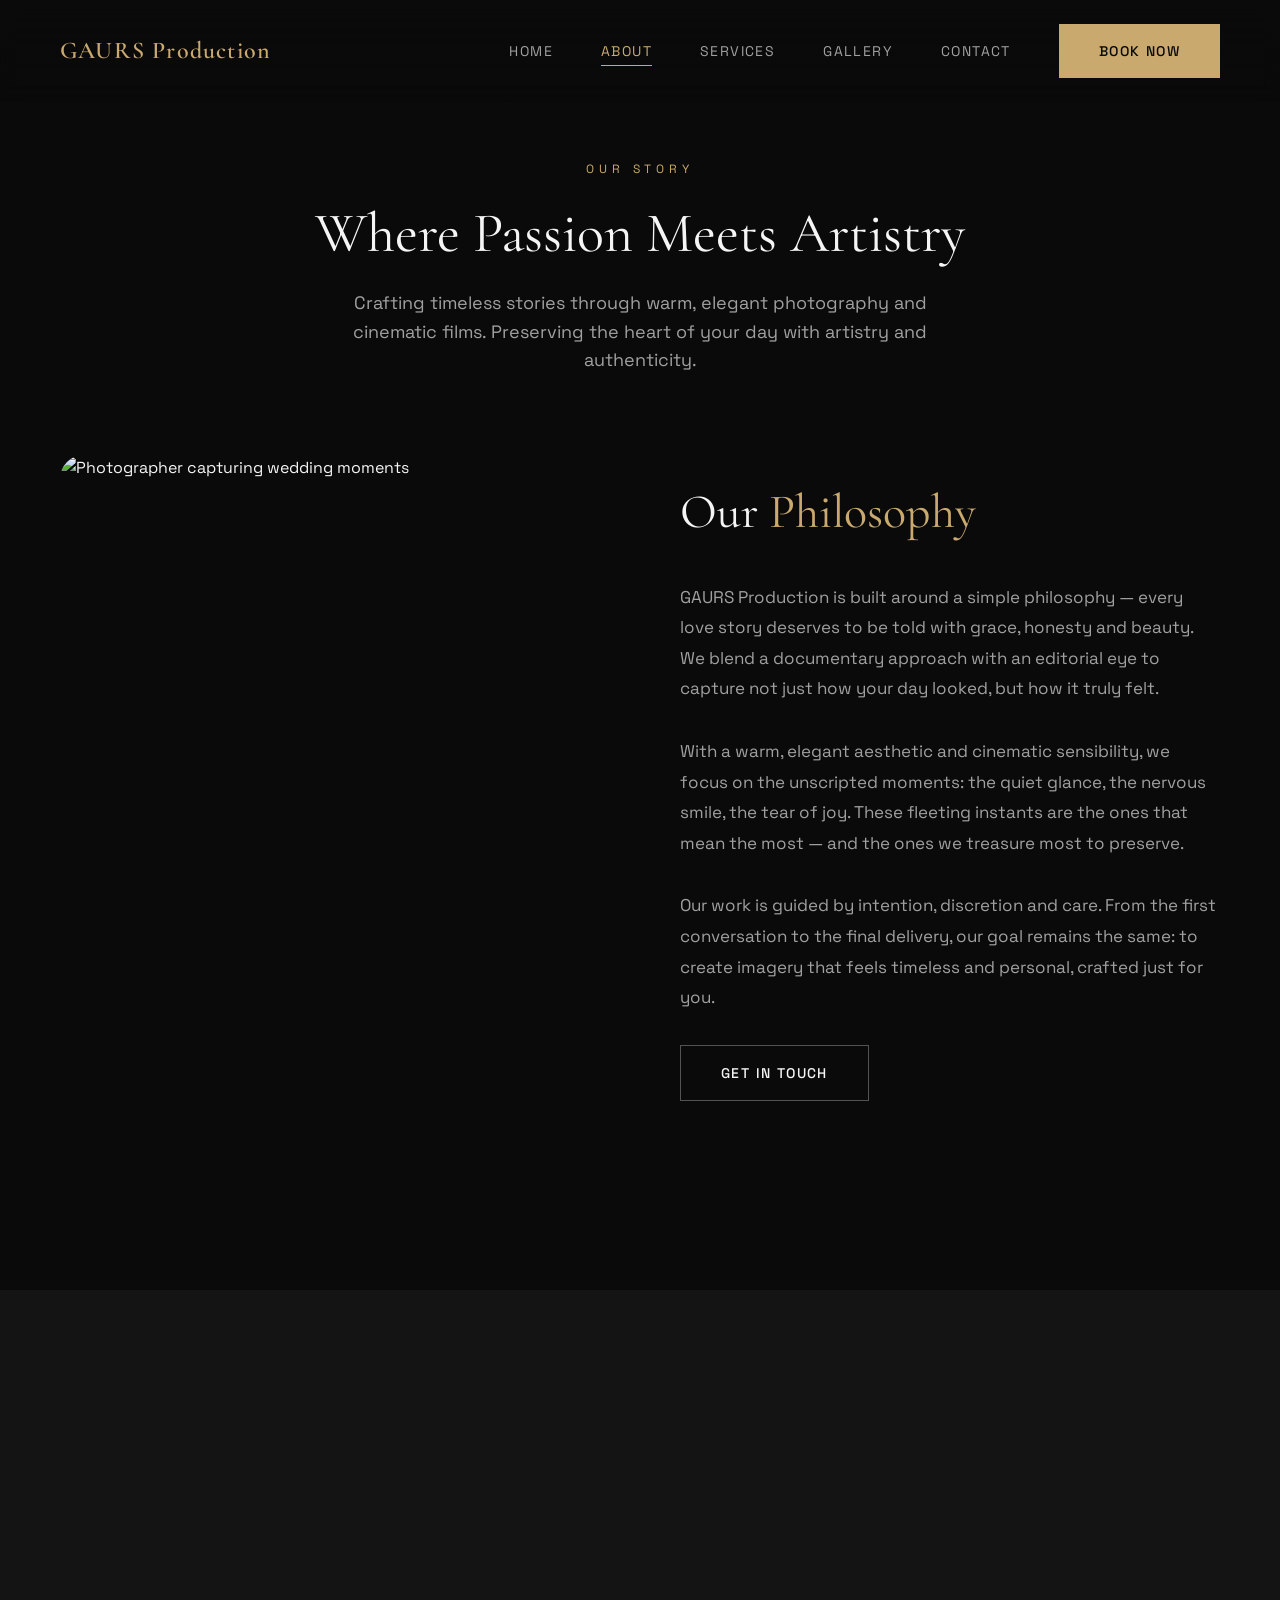
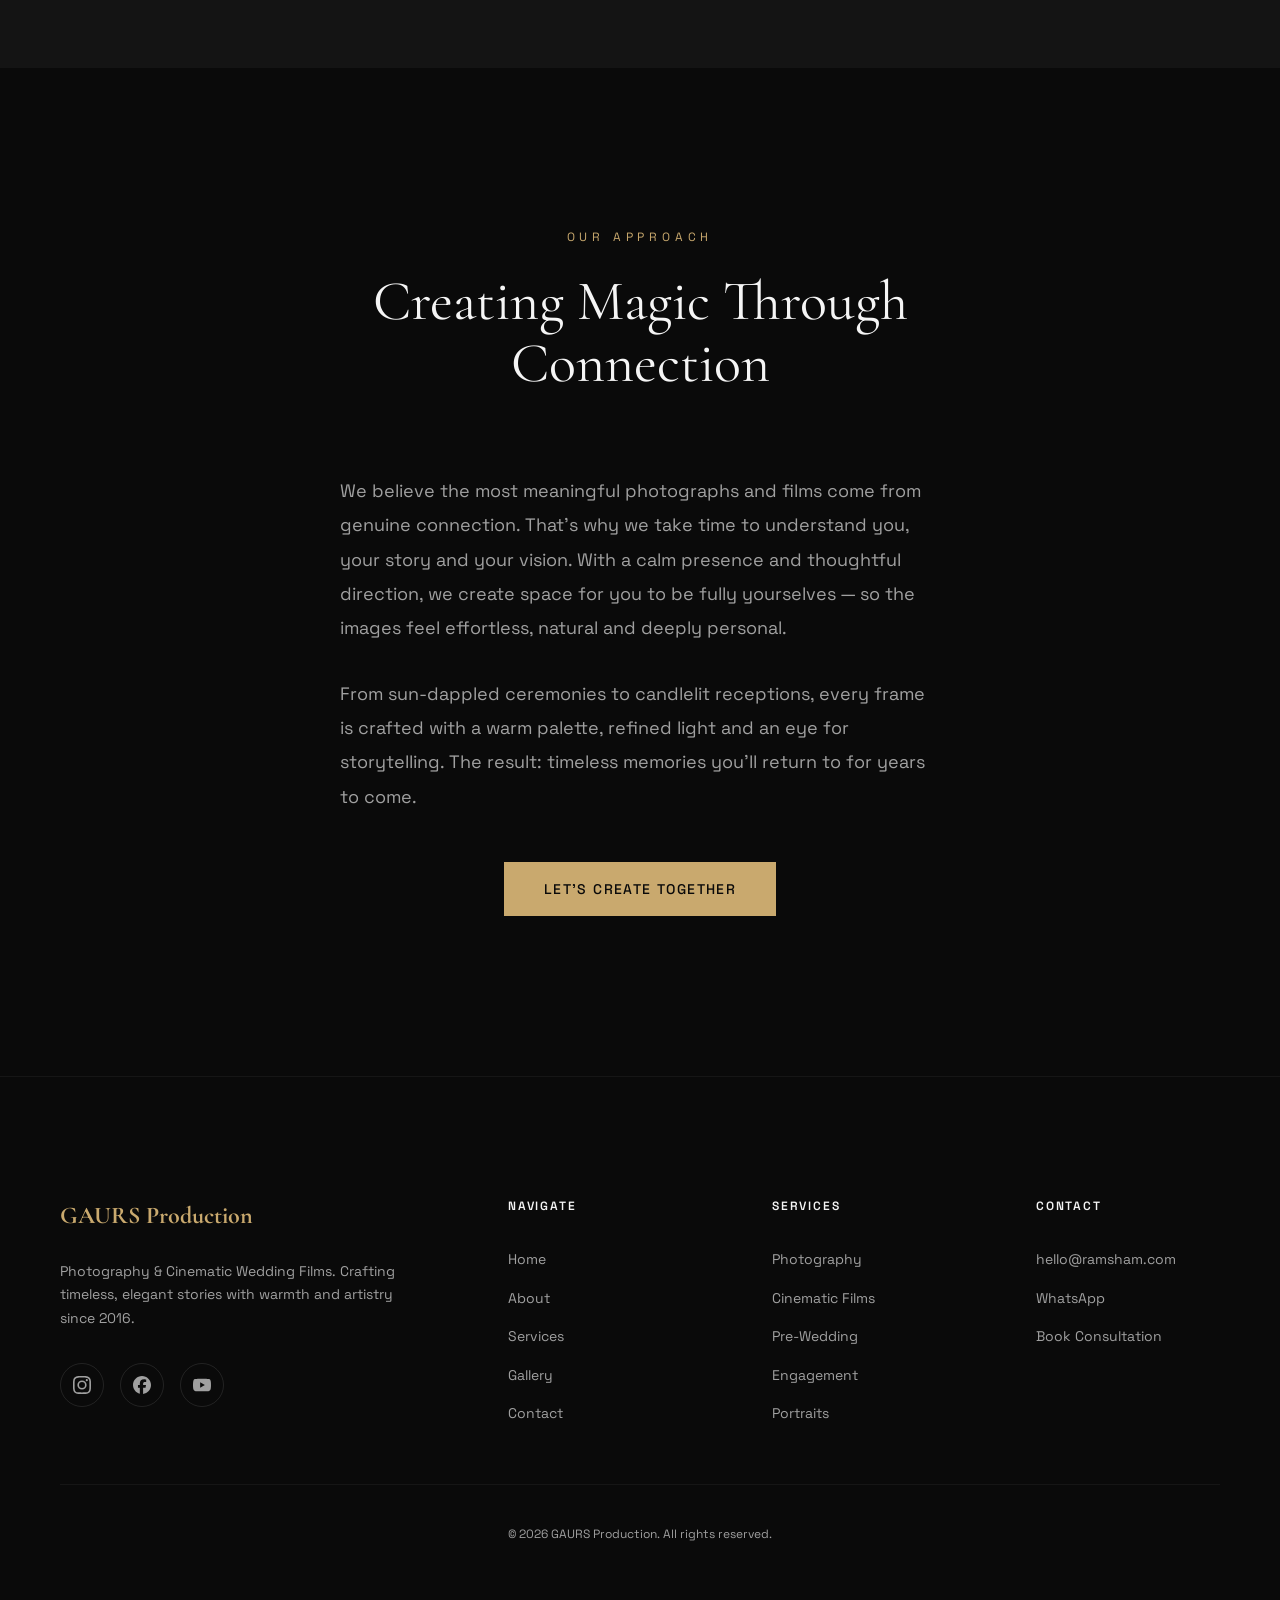
==== commit 7f206d91: "Rebrand: Bhaarat Studio Production → GAURS Production" ====
--- a/about.html
+++ b/about.html
@@ -3,14 +3,14 @@
 <head>
   <meta charset="UTF-8" />
   <meta name="viewport" content="width=device-width, initial-scale=1.0" />
-  <title>About - Bhaarat Studio Production</title>
-  <meta name="description" content="About Bhaarat Studio Production - Photography & Cinematic Wedding Films. Warm, elegant, timeless storytelling." />
+  <title>About - GAURS Production</title>
+  <meta name="description" content="About GAURS Production - Photography & Cinematic Wedding Films. Warm, elegant, timeless storytelling." />
   <meta name="theme-color" content="#1a1a1a" />
   <link rel="preconnect" href="https://fonts.googleapis.com" />
   <link rel="preconnect" href="https://fonts.gstatic.com" crossorigin />
   <link href="https://fonts.googleapis.com/css2?family=Cormorant+Garamond:ital,wght@0,300;0,400;0,500;0,600;0,700;1,300;1,400;1,500&family=Space+Grotesk:wght@300;400;500;600;700&display=swap" rel="stylesheet" />
   <style>
-    /* Bhaarat Studio Production - Modern 3D Artistic Website */
+    /* GAURS Production - Modern 3D Artistic Website */
     :root {
       --font-display: 'Cormorant Garamond', Georgia, serif;
       --font-body: 'Space Grotesk', system-ui, sans-serif;
@@ -533,7 +533,7 @@
   </div>
 
   <nav class="nav" id="nav">
-    <a href="index.html" class="logo">Bhaarat Studio Production</a>
+    <a href="index.html" class="logo">GAURS Production</a>
     <div class="nav-links">
       <a href="index.html" class="nav-link">Home</a>
       <a href="about.html" class="nav-link active">About</a>
@@ -562,7 +562,7 @@
         </div>
         <div class="about-content">
           <h2>Our <span>Philosophy</span></h2>
-          <p>Bhaarat Studio Production is built around a simple philosophy — every love story deserves to be told with grace, honesty and beauty. We blend a documentary approach with an editorial eye to capture not just how your day looked, but how it truly felt.</p>
+          <p>GAURS Production is built around a simple philosophy — every love story deserves to be told with grace, honesty and beauty. We blend a documentary approach with an editorial eye to capture not just how your day looked, but how it truly felt.</p>
           <p>With a warm, elegant aesthetic and cinematic sensibility, we focus on the unscripted moments: the quiet glance, the nervous smile, the tear of joy. These fleeting instants are the ones that mean the most — and the ones we treasure most to preserve.</p>
           <p>Our work is guided by intention, discretion and care. From the first conversation to the final delivery, our goal remains the same: to create imagery that feels timeless and personal, crafted just for you.</p>
           <a href="contact.html" class="btn btn-outline">Get In Touch</a>
@@ -616,7 +616,7 @@
     <div class="container">
       <div class="footer-grid">
         <div class="footer-brand">
-          <h3>Bhaarat Studio Production</h3>
+          <h3>GAURS Production</h3>
           <p>Photography & Cinematic Wedding Films. Crafting timeless, elegant stories with warmth and artistry since 2016.</p>
           <div class="social-links">
             <a href="https://instagram.com/" target="_blank" rel="noopener" class="social-link" aria-label="Instagram">
@@ -666,7 +666,7 @@
         </div>
       </div>
       <div class="footer-bottom">
-        <p>&copy; 2026 Bhaarat Studio Production. All rights reserved.</p>
+        <p>&copy; 2026 GAURS Production. All rights reserved.</p>
       </div>
     </div>
   </footer>
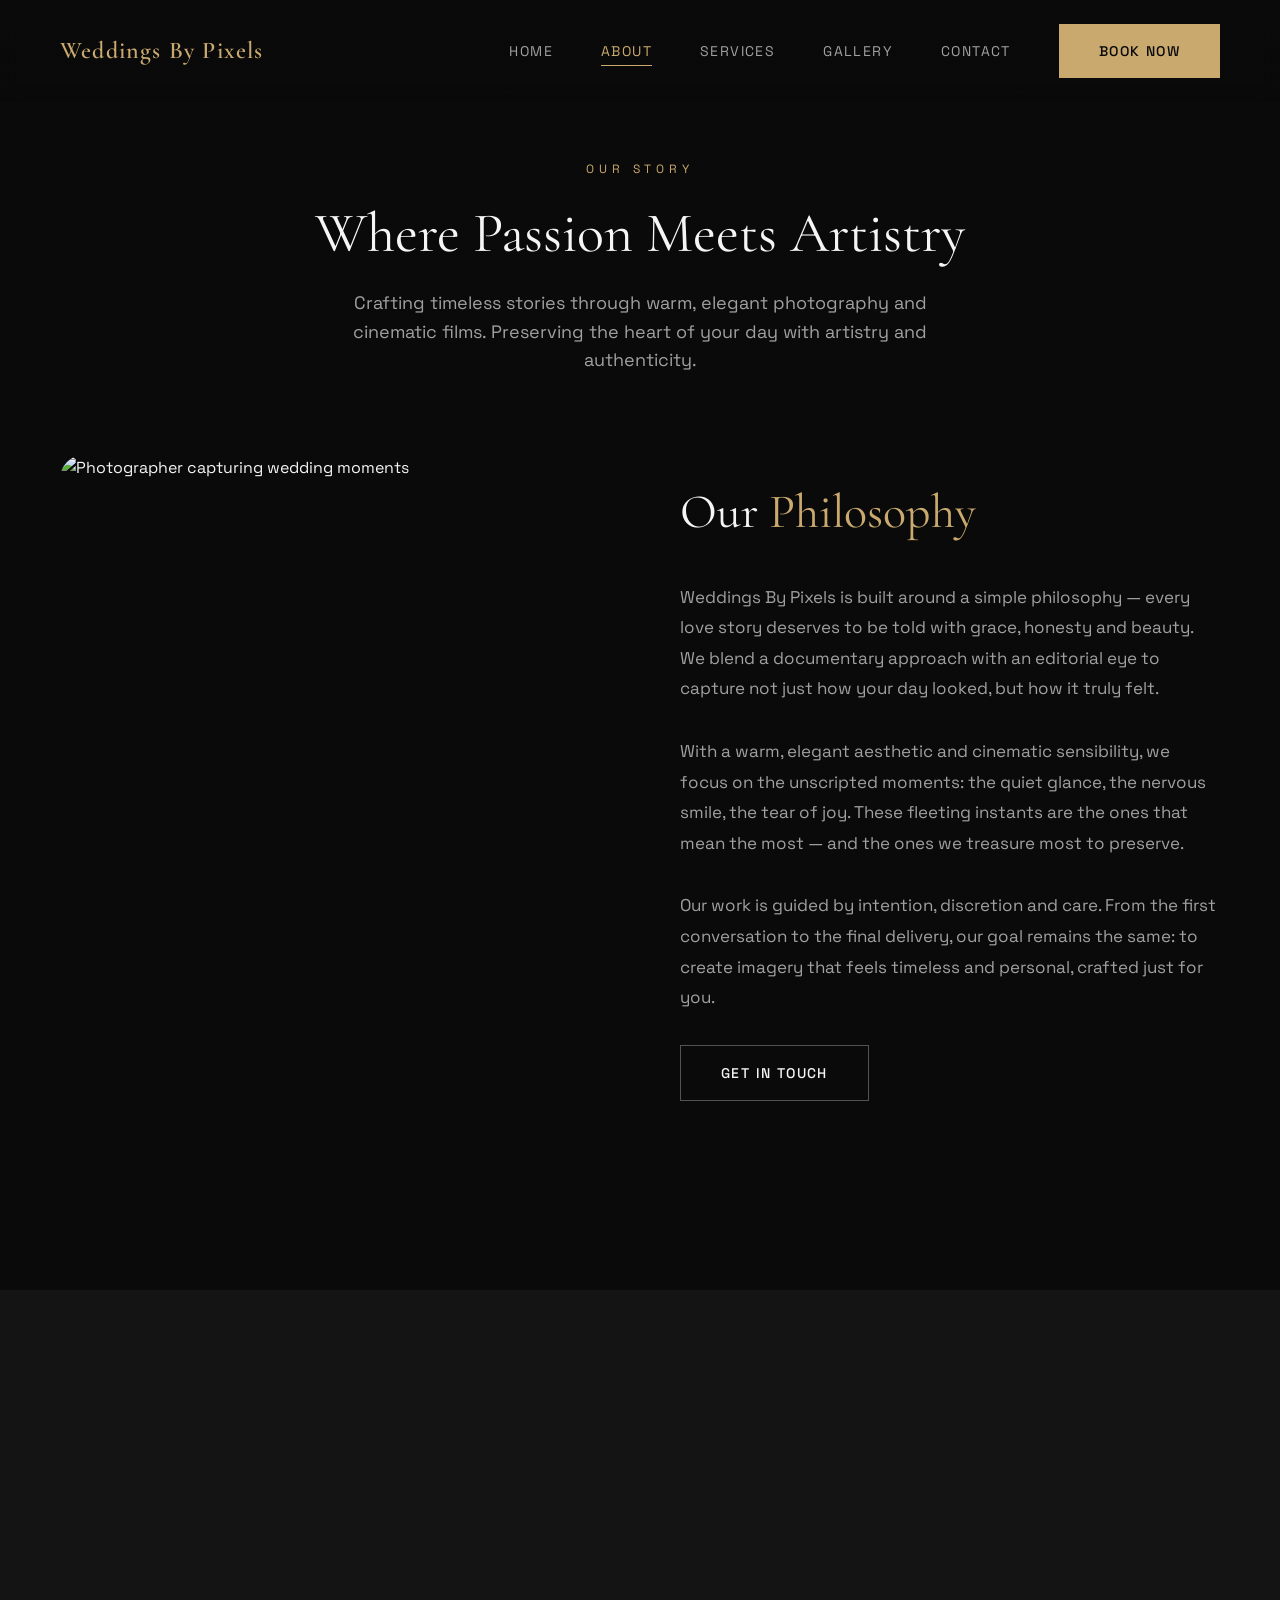
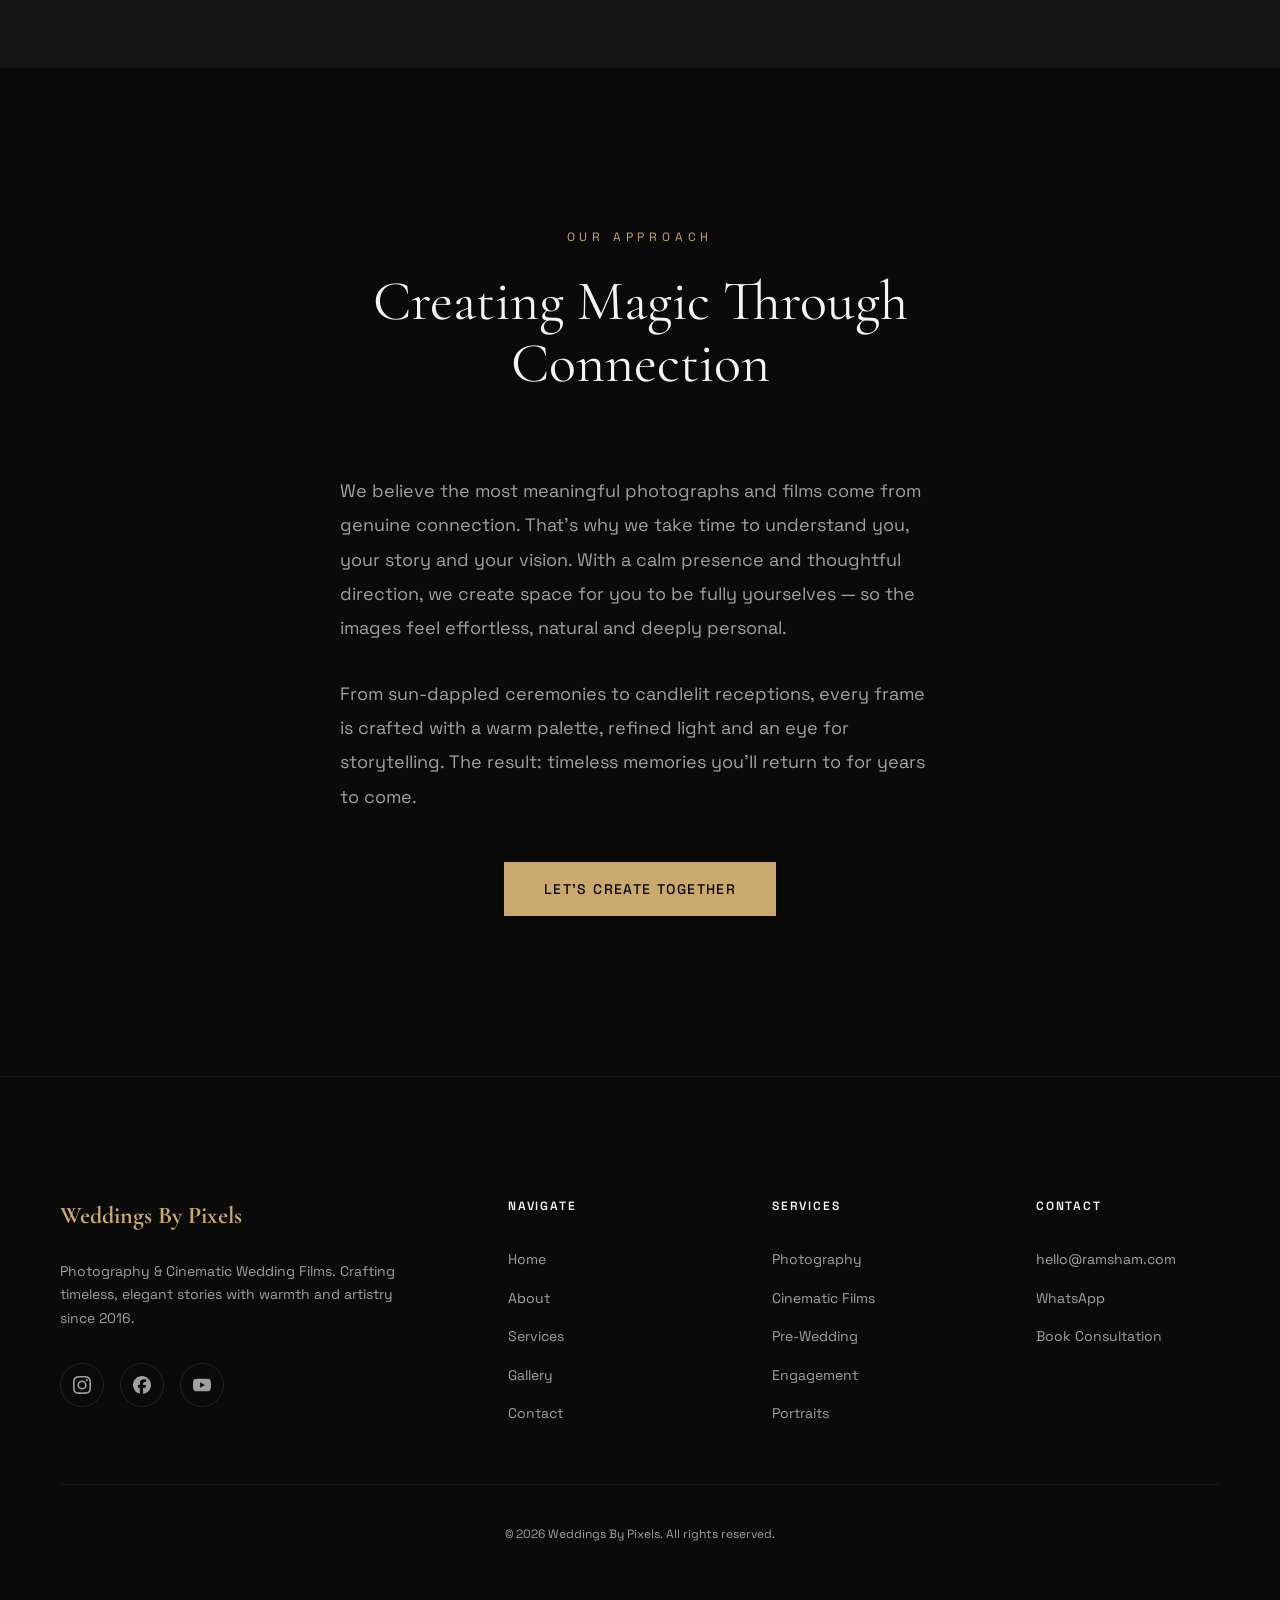
==== commit e18f6b1d: "Rebrand: GAURS Production → Weddings By Pixels" ====
--- a/about.html
+++ b/about.html
@@ -3,14 +3,14 @@
 <head>
   <meta charset="UTF-8" />
   <meta name="viewport" content="width=device-width, initial-scale=1.0" />
-  <title>About - GAURS Production</title>
-  <meta name="description" content="About GAURS Production - Photography & Cinematic Wedding Films. Warm, elegant, timeless storytelling." />
+  <title>About - Weddings By Pixels</title>
+  <meta name="description" content="About Weddings By Pixels - Photography & Cinematic Wedding Films. Warm, elegant, timeless storytelling." />
   <meta name="theme-color" content="#1a1a1a" />
   <link rel="preconnect" href="https://fonts.googleapis.com" />
   <link rel="preconnect" href="https://fonts.gstatic.com" crossorigin />
   <link href="https://fonts.googleapis.com/css2?family=Cormorant+Garamond:ital,wght@0,300;0,400;0,500;0,600;0,700;1,300;1,400;1,500&family=Space+Grotesk:wght@300;400;500;600;700&display=swap" rel="stylesheet" />
   <style>
-    /* GAURS Production - Modern 3D Artistic Website */
+    /* Weddings By Pixels - Modern 3D Artistic Website */
     :root {
       --font-display: 'Cormorant Garamond', Georgia, serif;
       --font-body: 'Space Grotesk', system-ui, sans-serif;
@@ -533,7 +533,7 @@
   </div>
 
   <nav class="nav" id="nav">
-    <a href="index.html" class="logo">GAURS Production</a>
+    <a href="index.html" class="logo">Weddings By Pixels</a>
     <div class="nav-links">
       <a href="index.html" class="nav-link">Home</a>
       <a href="about.html" class="nav-link active">About</a>
@@ -562,7 +562,7 @@
         </div>
         <div class="about-content">
           <h2>Our <span>Philosophy</span></h2>
-          <p>GAURS Production is built around a simple philosophy — every love story deserves to be told with grace, honesty and beauty. We blend a documentary approach with an editorial eye to capture not just how your day looked, but how it truly felt.</p>
+          <p>Weddings By Pixels is built around a simple philosophy — every love story deserves to be told with grace, honesty and beauty. We blend a documentary approach with an editorial eye to capture not just how your day looked, but how it truly felt.</p>
           <p>With a warm, elegant aesthetic and cinematic sensibility, we focus on the unscripted moments: the quiet glance, the nervous smile, the tear of joy. These fleeting instants are the ones that mean the most — and the ones we treasure most to preserve.</p>
           <p>Our work is guided by intention, discretion and care. From the first conversation to the final delivery, our goal remains the same: to create imagery that feels timeless and personal, crafted just for you.</p>
           <a href="contact.html" class="btn btn-outline">Get In Touch</a>
@@ -616,7 +616,7 @@
     <div class="container">
       <div class="footer-grid">
         <div class="footer-brand">
-          <h3>GAURS Production</h3>
+          <h3>Weddings By Pixels</h3>
           <p>Photography & Cinematic Wedding Films. Crafting timeless, elegant stories with warmth and artistry since 2016.</p>
           <div class="social-links">
             <a href="https://instagram.com/" target="_blank" rel="noopener" class="social-link" aria-label="Instagram">
@@ -666,7 +666,7 @@
         </div>
       </div>
       <div class="footer-bottom">
-        <p>&copy; 2026 GAURS Production. All rights reserved.</p>
+        <p>&copy; 2026 Weddings By Pixels. All rights reserved.</p>
       </div>
     </div>
   </footer>
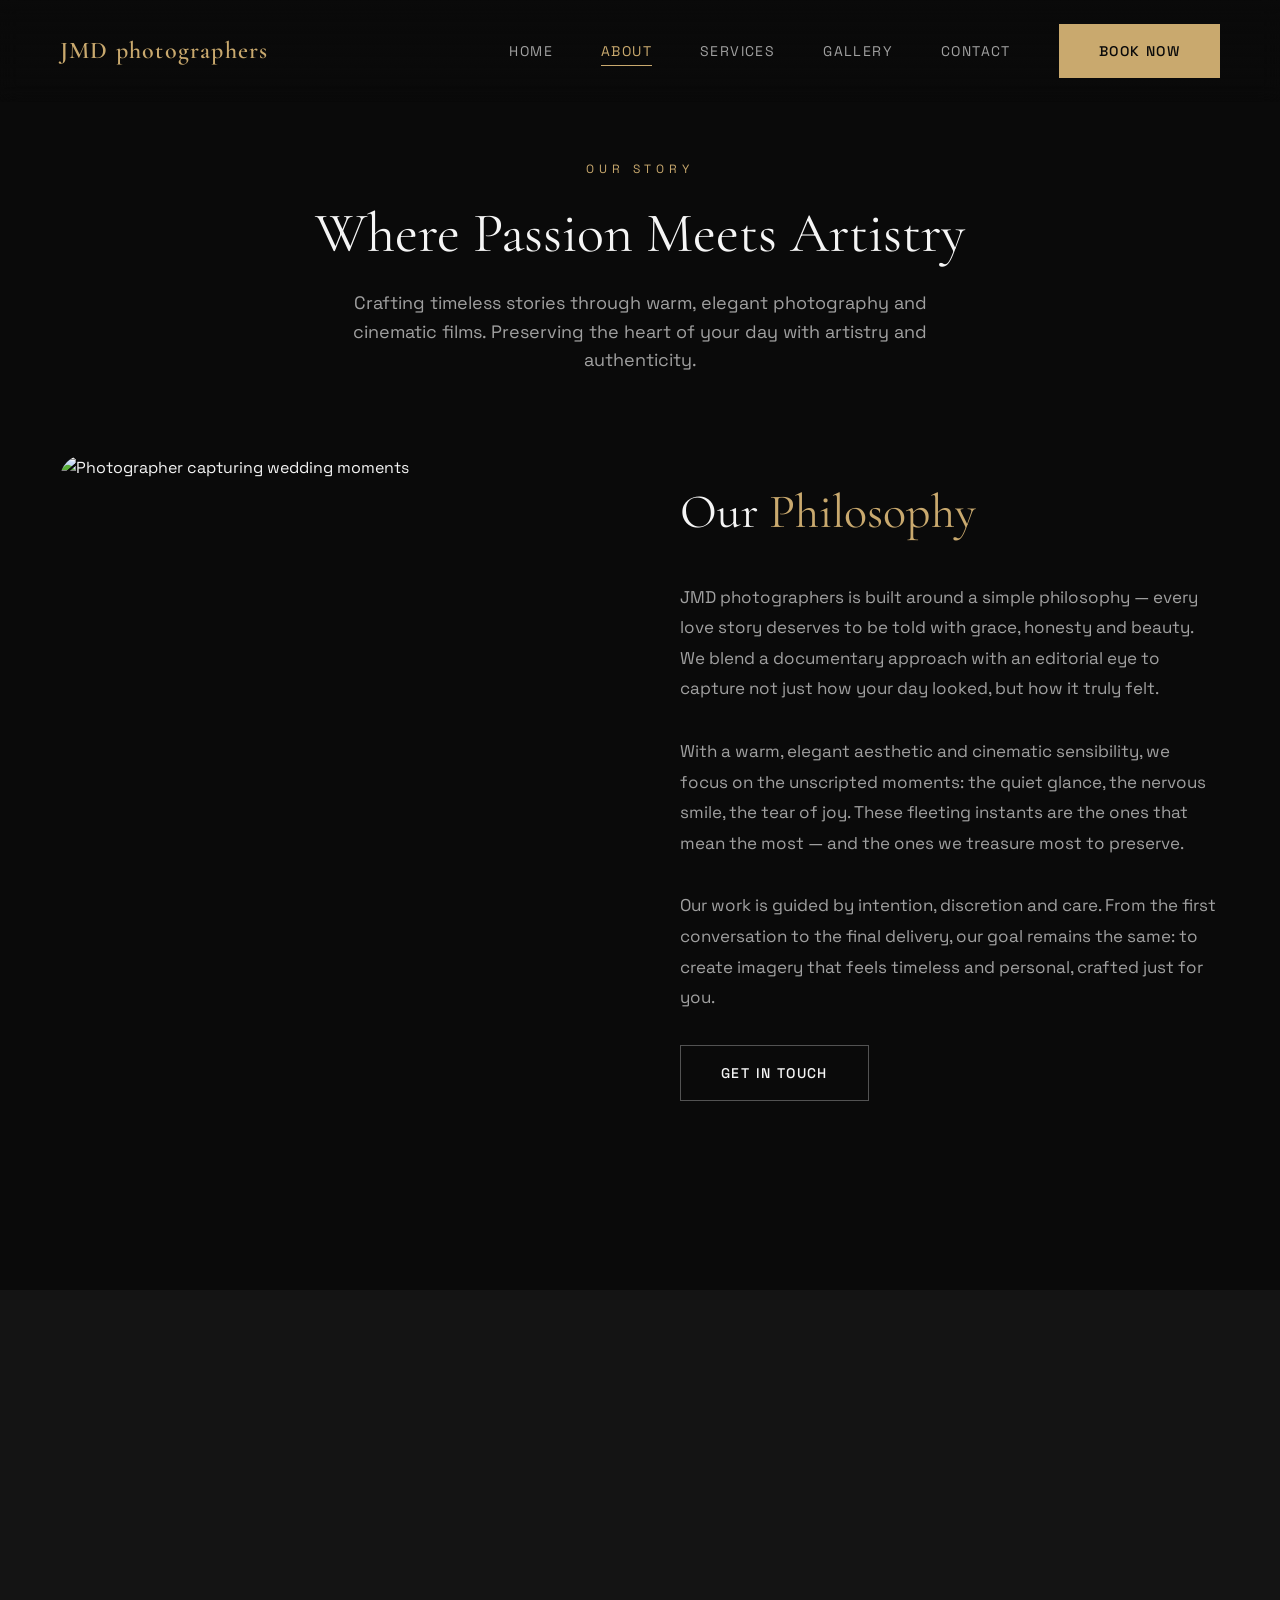
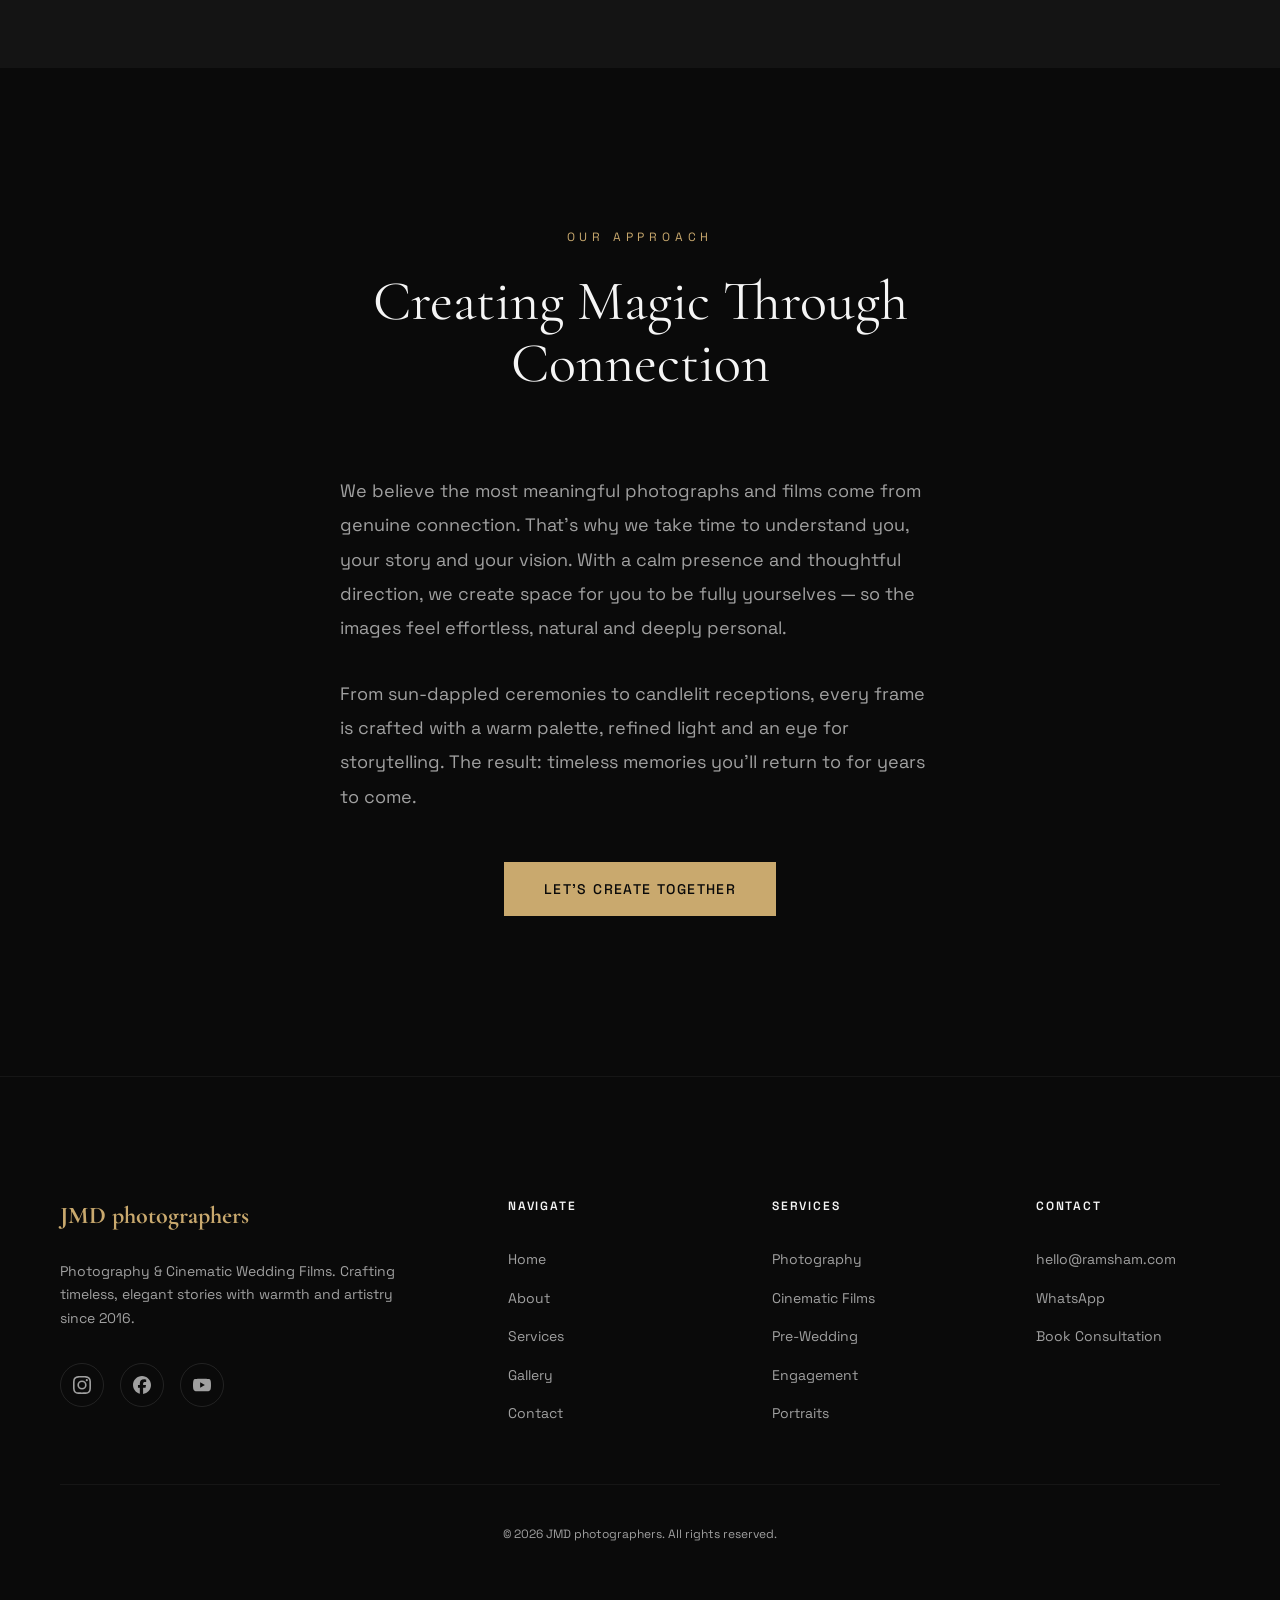
==== commit 7dcefc69: "Rebrand: Weddings By Pixels → JMD photographers" ====
--- a/about.html
+++ b/about.html
@@ -3,14 +3,14 @@
 <head>
   <meta charset="UTF-8" />
   <meta name="viewport" content="width=device-width, initial-scale=1.0" />
-  <title>About - Weddings By Pixels</title>
-  <meta name="description" content="About Weddings By Pixels - Photography & Cinematic Wedding Films. Warm, elegant, timeless storytelling." />
+  <title>About - JMD photographers</title>
+  <meta name="description" content="About JMD photographers - Photography & Cinematic Wedding Films. Warm, elegant, timeless storytelling." />
   <meta name="theme-color" content="#1a1a1a" />
   <link rel="preconnect" href="https://fonts.googleapis.com" />
   <link rel="preconnect" href="https://fonts.gstatic.com" crossorigin />
   <link href="https://fonts.googleapis.com/css2?family=Cormorant+Garamond:ital,wght@0,300;0,400;0,500;0,600;0,700;1,300;1,400;1,500&family=Space+Grotesk:wght@300;400;500;600;700&display=swap" rel="stylesheet" />
   <style>
-    /* Weddings By Pixels - Modern 3D Artistic Website */
+    /* JMD photographers - Modern 3D Artistic Website */
     :root {
       --font-display: 'Cormorant Garamond', Georgia, serif;
       --font-body: 'Space Grotesk', system-ui, sans-serif;
@@ -533,7 +533,7 @@
   </div>
 
   <nav class="nav" id="nav">
-    <a href="index.html" class="logo">Weddings By Pixels</a>
+    <a href="index.html" class="logo">JMD photographers</a>
     <div class="nav-links">
       <a href="index.html" class="nav-link">Home</a>
       <a href="about.html" class="nav-link active">About</a>
@@ -562,7 +562,7 @@
         </div>
         <div class="about-content">
           <h2>Our <span>Philosophy</span></h2>
-          <p>Weddings By Pixels is built around a simple philosophy — every love story deserves to be told with grace, honesty and beauty. We blend a documentary approach with an editorial eye to capture not just how your day looked, but how it truly felt.</p>
+          <p>JMD photographers is built around a simple philosophy — every love story deserves to be told with grace, honesty and beauty. We blend a documentary approach with an editorial eye to capture not just how your day looked, but how it truly felt.</p>
           <p>With a warm, elegant aesthetic and cinematic sensibility, we focus on the unscripted moments: the quiet glance, the nervous smile, the tear of joy. These fleeting instants are the ones that mean the most — and the ones we treasure most to preserve.</p>
           <p>Our work is guided by intention, discretion and care. From the first conversation to the final delivery, our goal remains the same: to create imagery that feels timeless and personal, crafted just for you.</p>
           <a href="contact.html" class="btn btn-outline">Get In Touch</a>
@@ -616,7 +616,7 @@
     <div class="container">
       <div class="footer-grid">
         <div class="footer-brand">
-          <h3>Weddings By Pixels</h3>
+          <h3>JMD photographers</h3>
           <p>Photography & Cinematic Wedding Films. Crafting timeless, elegant stories with warmth and artistry since 2016.</p>
           <div class="social-links">
             <a href="https://instagram.com/" target="_blank" rel="noopener" class="social-link" aria-label="Instagram">
@@ -666,7 +666,7 @@
         </div>
       </div>
       <div class="footer-bottom">
-        <p>&copy; 2026 Weddings By Pixels. All rights reserved.</p>
+        <p>&copy; 2026 JMD photographers. All rights reserved.</p>
       </div>
     </div>
   </footer>
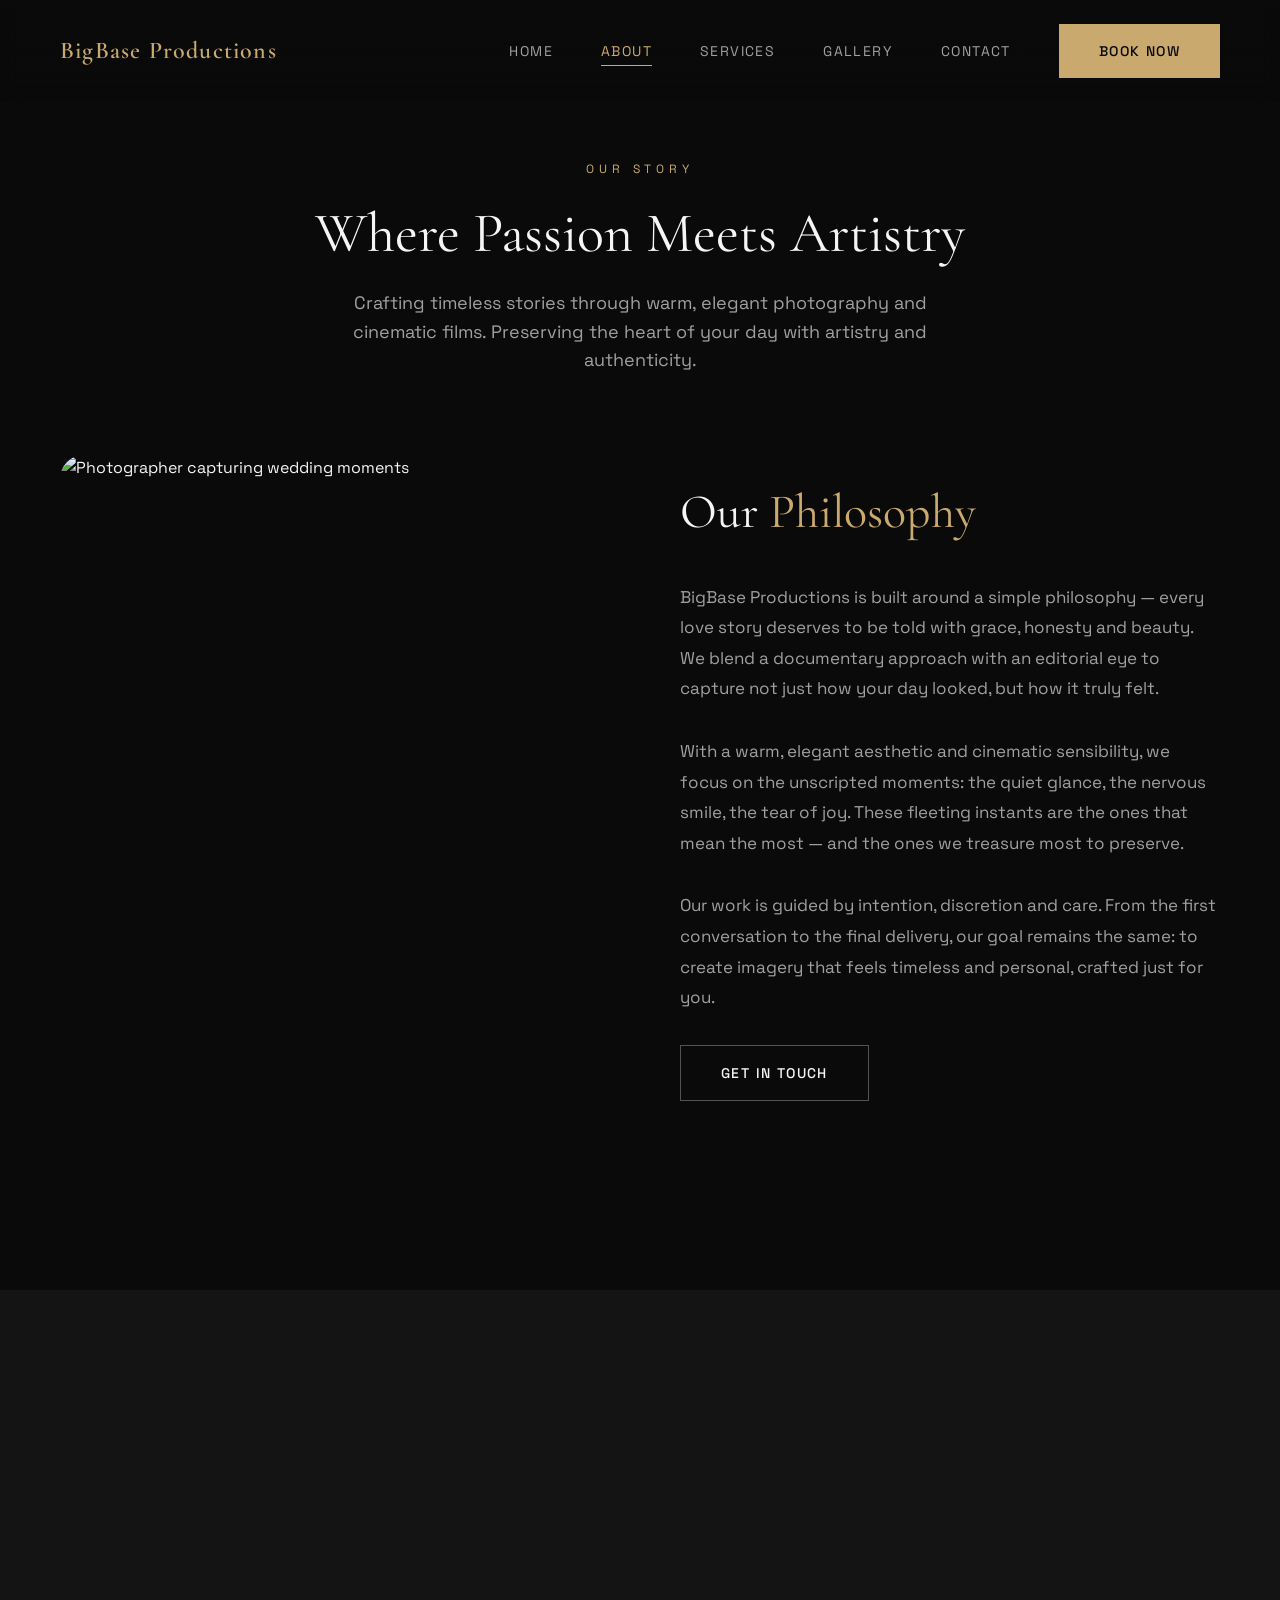
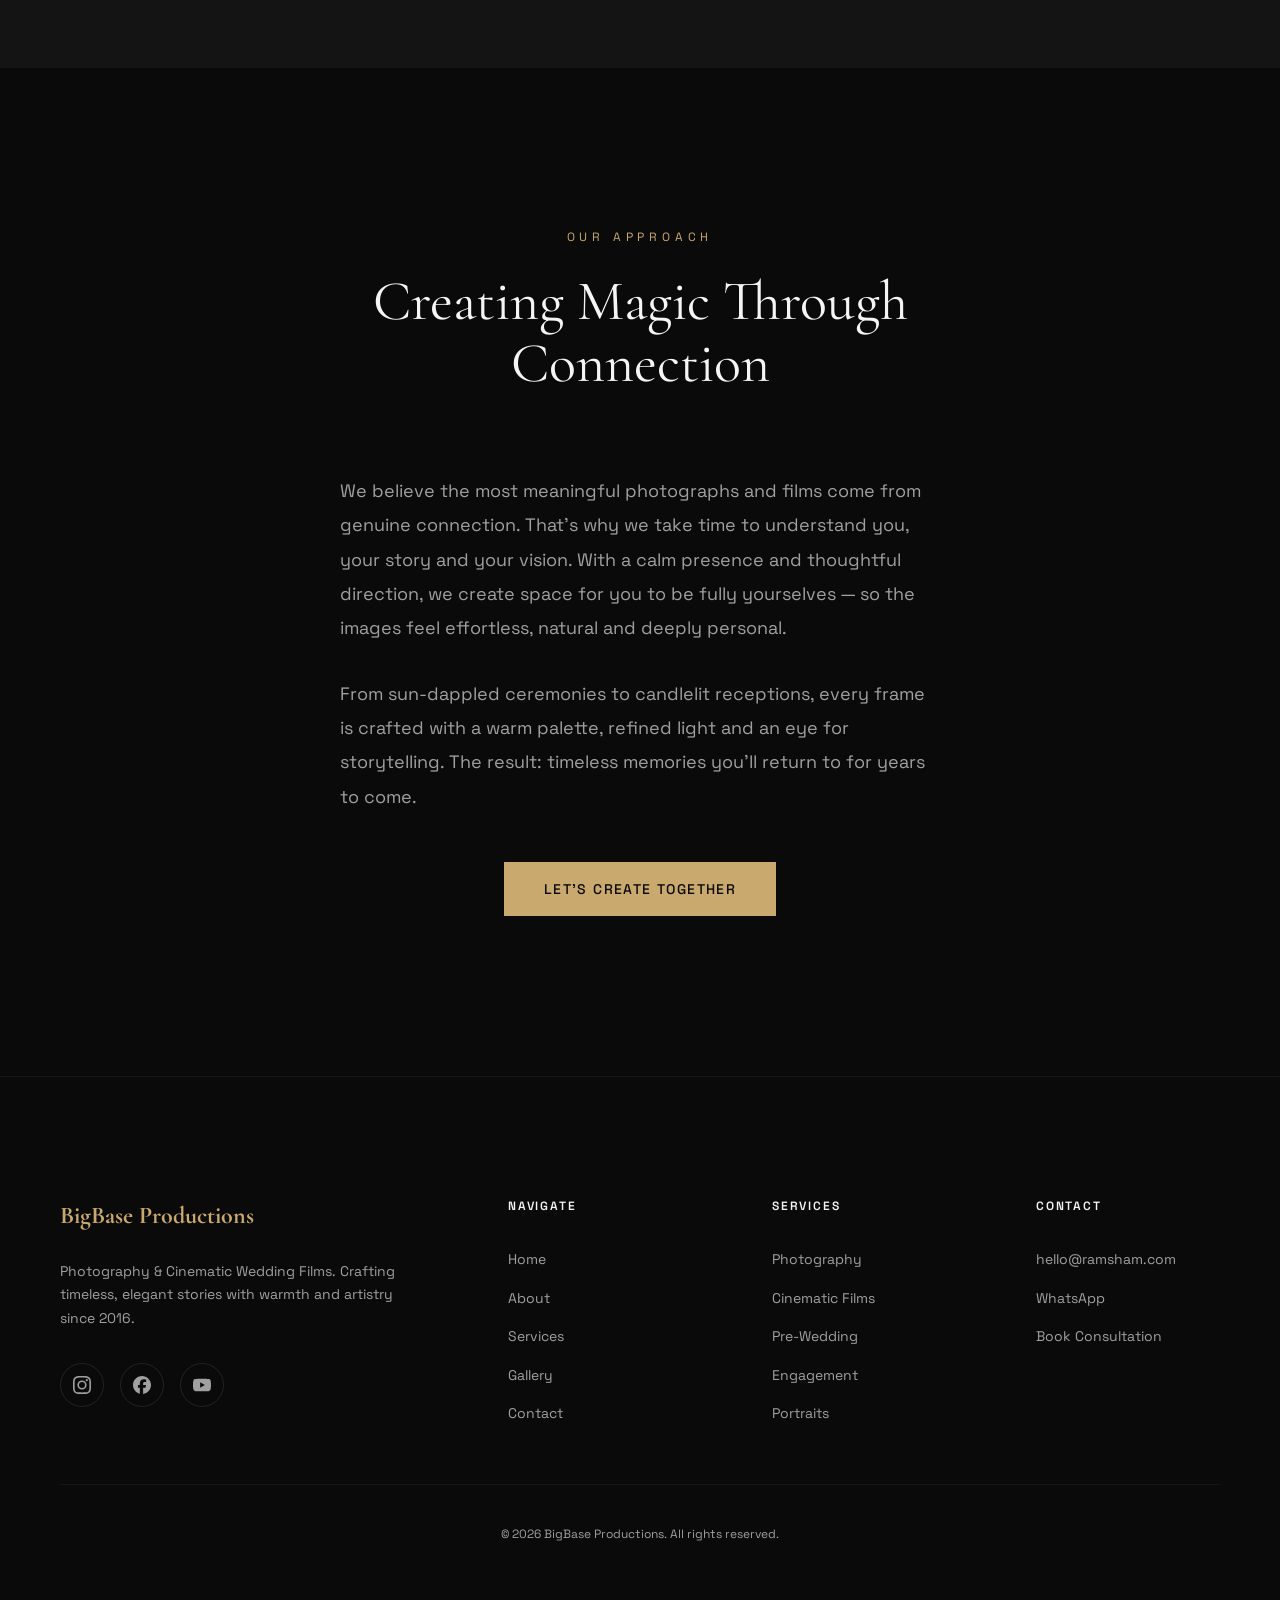
==== commit 4c6a0ee7: "Rebrand: JMD photographers → BigBase Productions" ====
--- a/about.html
+++ b/about.html
@@ -3,14 +3,14 @@
 <head>
   <meta charset="UTF-8" />
   <meta name="viewport" content="width=device-width, initial-scale=1.0" />
-  <title>About - JMD photographers</title>
-  <meta name="description" content="About JMD photographers - Photography & Cinematic Wedding Films. Warm, elegant, timeless storytelling." />
+  <title>About - BigBase Productions</title>
+  <meta name="description" content="About BigBase Productions - Photography & Cinematic Wedding Films. Warm, elegant, timeless storytelling." />
   <meta name="theme-color" content="#1a1a1a" />
   <link rel="preconnect" href="https://fonts.googleapis.com" />
   <link rel="preconnect" href="https://fonts.gstatic.com" crossorigin />
   <link href="https://fonts.googleapis.com/css2?family=Cormorant+Garamond:ital,wght@0,300;0,400;0,500;0,600;0,700;1,300;1,400;1,500&family=Space+Grotesk:wght@300;400;500;600;700&display=swap" rel="stylesheet" />
   <style>
-    /* JMD photographers - Modern 3D Artistic Website */
+    /* BigBase Productions - Modern 3D Artistic Website */
     :root {
       --font-display: 'Cormorant Garamond', Georgia, serif;
       --font-body: 'Space Grotesk', system-ui, sans-serif;
@@ -533,7 +533,7 @@
   </div>
 
   <nav class="nav" id="nav">
-    <a href="index.html" class="logo">JMD photographers</a>
+    <a href="index.html" class="logo">BigBase Productions</a>
     <div class="nav-links">
       <a href="index.html" class="nav-link">Home</a>
       <a href="about.html" class="nav-link active">About</a>
@@ -562,7 +562,7 @@
         </div>
         <div class="about-content">
           <h2>Our <span>Philosophy</span></h2>
-          <p>JMD photographers is built around a simple philosophy — every love story deserves to be told with grace, honesty and beauty. We blend a documentary approach with an editorial eye to capture not just how your day looked, but how it truly felt.</p>
+          <p>BigBase Productions is built around a simple philosophy — every love story deserves to be told with grace, honesty and beauty. We blend a documentary approach with an editorial eye to capture not just how your day looked, but how it truly felt.</p>
           <p>With a warm, elegant aesthetic and cinematic sensibility, we focus on the unscripted moments: the quiet glance, the nervous smile, the tear of joy. These fleeting instants are the ones that mean the most — and the ones we treasure most to preserve.</p>
           <p>Our work is guided by intention, discretion and care. From the first conversation to the final delivery, our goal remains the same: to create imagery that feels timeless and personal, crafted just for you.</p>
           <a href="contact.html" class="btn btn-outline">Get In Touch</a>
@@ -616,7 +616,7 @@
     <div class="container">
       <div class="footer-grid">
         <div class="footer-brand">
-          <h3>JMD photographers</h3>
+          <h3>BigBase Productions</h3>
           <p>Photography & Cinematic Wedding Films. Crafting timeless, elegant stories with warmth and artistry since 2016.</p>
           <div class="social-links">
             <a href="https://instagram.com/" target="_blank" rel="noopener" class="social-link" aria-label="Instagram">
@@ -666,7 +666,7 @@
         </div>
       </div>
       <div class="footer-bottom">
-        <p>&copy; 2026 JMD photographers. All rights reserved.</p>
+        <p>&copy; 2026 BigBase Productions. All rights reserved.</p>
       </div>
     </div>
   </footer>
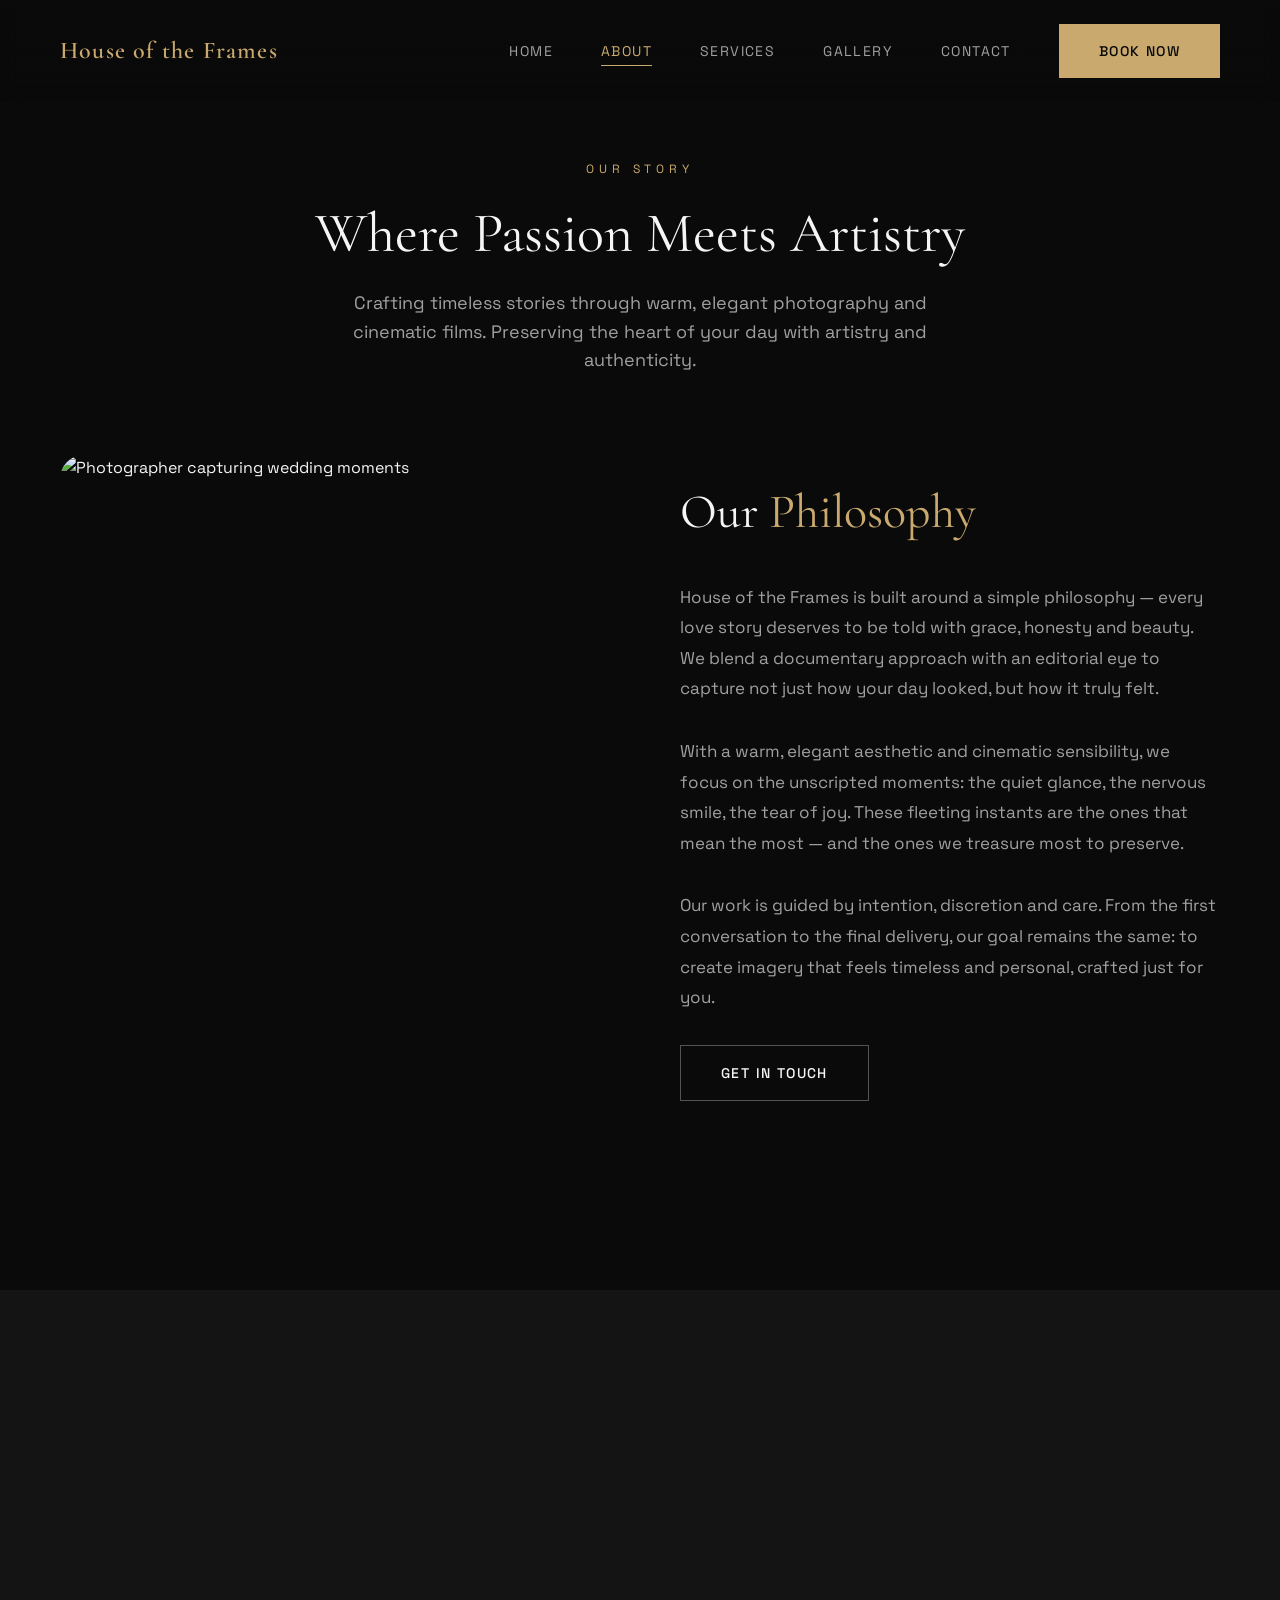
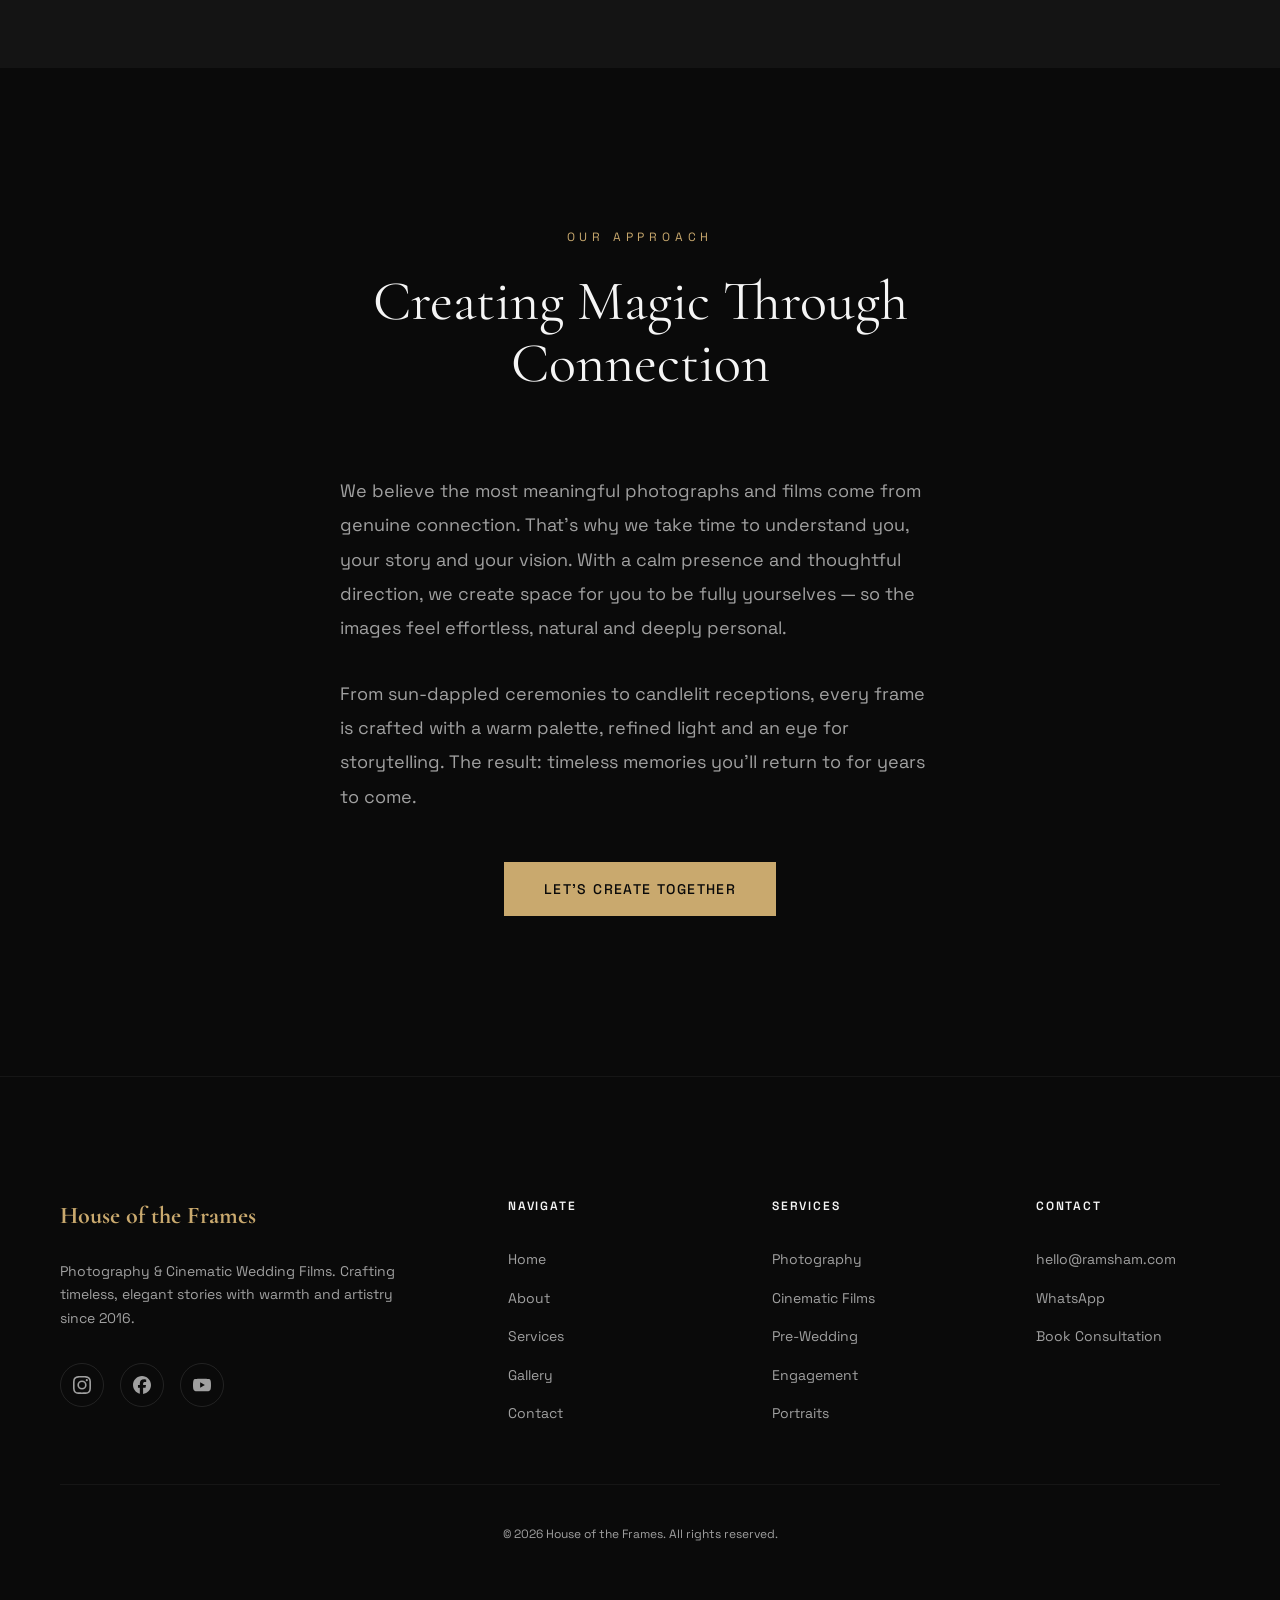
==== commit 0d1d2c63: "Rebrand: BigBase Productions → House of the Frames" ====
--- a/about.html
+++ b/about.html
@@ -3,14 +3,14 @@
 <head>
   <meta charset="UTF-8" />
   <meta name="viewport" content="width=device-width, initial-scale=1.0" />
-  <title>About - BigBase Productions</title>
-  <meta name="description" content="About BigBase Productions - Photography & Cinematic Wedding Films. Warm, elegant, timeless storytelling." />
+  <title>About - House of the Frames</title>
+  <meta name="description" content="About House of the Frames - Photography & Cinematic Wedding Films. Warm, elegant, timeless storytelling." />
   <meta name="theme-color" content="#1a1a1a" />
   <link rel="preconnect" href="https://fonts.googleapis.com" />
   <link rel="preconnect" href="https://fonts.gstatic.com" crossorigin />
   <link href="https://fonts.googleapis.com/css2?family=Cormorant+Garamond:ital,wght@0,300;0,400;0,500;0,600;0,700;1,300;1,400;1,500&family=Space+Grotesk:wght@300;400;500;600;700&display=swap" rel="stylesheet" />
   <style>
-    /* BigBase Productions - Modern 3D Artistic Website */
+    /* House of the Frames - Modern 3D Artistic Website */
     :root {
       --font-display: 'Cormorant Garamond', Georgia, serif;
       --font-body: 'Space Grotesk', system-ui, sans-serif;
@@ -533,7 +533,7 @@
   </div>
 
   <nav class="nav" id="nav">
-    <a href="index.html" class="logo">BigBase Productions</a>
+    <a href="index.html" class="logo">House of the Frames</a>
     <div class="nav-links">
       <a href="index.html" class="nav-link">Home</a>
       <a href="about.html" class="nav-link active">About</a>
@@ -562,7 +562,7 @@
         </div>
         <div class="about-content">
           <h2>Our <span>Philosophy</span></h2>
-          <p>BigBase Productions is built around a simple philosophy — every love story deserves to be told with grace, honesty and beauty. We blend a documentary approach with an editorial eye to capture not just how your day looked, but how it truly felt.</p>
+          <p>House of the Frames is built around a simple philosophy — every love story deserves to be told with grace, honesty and beauty. We blend a documentary approach with an editorial eye to capture not just how your day looked, but how it truly felt.</p>
           <p>With a warm, elegant aesthetic and cinematic sensibility, we focus on the unscripted moments: the quiet glance, the nervous smile, the tear of joy. These fleeting instants are the ones that mean the most — and the ones we treasure most to preserve.</p>
           <p>Our work is guided by intention, discretion and care. From the first conversation to the final delivery, our goal remains the same: to create imagery that feels timeless and personal, crafted just for you.</p>
           <a href="contact.html" class="btn btn-outline">Get In Touch</a>
@@ -616,7 +616,7 @@
     <div class="container">
       <div class="footer-grid">
         <div class="footer-brand">
-          <h3>BigBase Productions</h3>
+          <h3>House of the Frames</h3>
           <p>Photography & Cinematic Wedding Films. Crafting timeless, elegant stories with warmth and artistry since 2016.</p>
           <div class="social-links">
             <a href="https://instagram.com/" target="_blank" rel="noopener" class="social-link" aria-label="Instagram">
@@ -666,7 +666,7 @@
         </div>
       </div>
       <div class="footer-bottom">
-        <p>&copy; 2026 BigBase Productions. All rights reserved.</p>
+        <p>&copy; 2026 House of the Frames. All rights reserved.</p>
       </div>
     </div>
   </footer>
